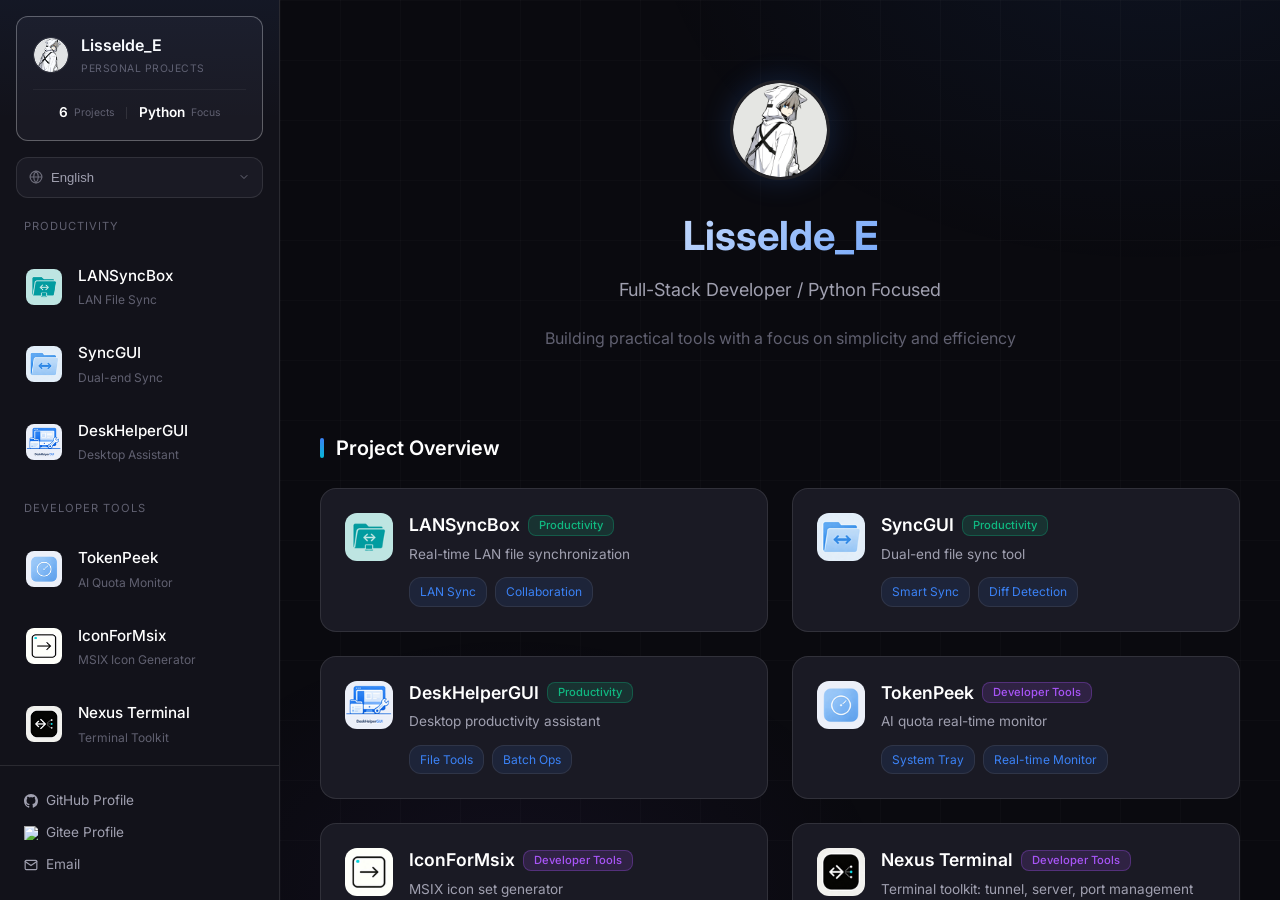
==== en/index.html @ 425d3a5e "R2.4.7.5" ====
<!DOCTYPE html>
<html lang="en">
<head>
    <meta charset="UTF-8">
    <meta name="viewport" content="width=device-width, initial-scale=1.0">
    <base href="/">
    <title>Lisselde_E - Portfolio</title>
    <meta name="description" content="Lisselde_E's personal portfolio featuring LANSyncBox, SyncGUI, DeskHelperGUI and more.">
    <link rel="icon" href="assets/images/icon/me.ico" type="image/x-icon">
    <link rel="preconnect" href="https://fonts.googleapis.com">
    <link rel="preconnect" href="https://fonts.gstatic.com" crossorigin>
    <link href="https://fonts.googleapis.com/css2?family=Inter:wght@300;400;500;600;700&family=JetBrains+Mono:wght@400;500&display=swap" rel="stylesheet">
    <link rel="stylesheet" href="assets/css/style.css">
</head>
<body>
<!-- 网格背景 -->
    <div class="grid-bg"></div>

    <!-- 页面加载动画 -->
    <div class="page-loader" id="pageLoader">
        <div class="loader-scanner"></div>
        <div class="loader-trails">
            <div class="loader-trail"></div>
            <div class="loader-trail"></div>
            <div class="loader-trail"></div>
            <div class="loader-trail"></div>
        </div>
        <div class="loader-text" data-i18n="loading.default">加载中...</div>
    </div>

    <!-- 移动端抽屉按钮 (480px 以下) -->
    <button class="mobile-menu-btn" id="mobileMenuBtn" aria-label="打开导航菜单">
        <svg viewBox="0 0 24 24" width="22" height="22" fill="none" stroke="currentColor" stroke-width="2" stroke-linecap="round">
            <path d="M4 6l16 0"/><path d="M4 12l16 0"/><path d="M4 18l16 0"/>
        </svg>
    </button>

    <!-- 左侧导航栏 (桌面固定 / 移动端抽屉) -->
    <aside class="sidebar" id="sidebar">
        <!-- 主页导航项 - 固定显示 -->
        <div class="nav-home active" data-project="home">
            <div class="nav-home-header">
                <div class="nav-home-icon">
                    <img src="assets/images/icon/me.ico" alt="主页">
                </div>
                <div class="nav-home-info">
                    <div class="nav-home-name">Lisselde_E</div>
                    <div class="nav-home-subtitle">Personal Projects</div>
                </div>
            </div>
            <div class="nav-home-stats">
                <div class="nav-home-stat">
                    <span class="nav-home-stat-value">6</span>
                    <span class="nav-home-stat-label" data-i18n="nav.stats.projects">公开项目</span>
                </div>
                <div class="nav-home-stat-divider"></div>
                <div class="nav-home-stat">
                    <span class="nav-home-stat-value">Python</span>
                    <span class="nav-home-stat-label" data-i18n="nav.stats.focus">专注</span>
                </div>
            </div>
        </div>

        <!-- 语言切换器 -->
        <div class="lang-switcher" id="langSwitcher">
            <button class="lang-switcher-toggle" id="langSwitcherToggle" type="button">
                <svg class="lang-icon" viewBox="0 0 24 24" width="14" height="14" fill="none" stroke="currentColor" stroke-width="2" stroke-linecap="round" stroke-linejoin="round"><circle cx="12" cy="12" r="10"/><path d="M2 12h20"/><path d="M12 2a15.3 15.3 0 0 1 4 10 15.3 15.3 0 0 1-4 10 15.3 15.3 0 0 1-4-10 15.3 15.3 0 0 1 4-10z"/></svg>
                <span class="lang-name">English</span>
                <svg class="lang-arrow" viewBox="0 0 24 24" width="12" height="12" fill="none" stroke="currentColor" stroke-width="2" stroke-linecap="round" stroke-linejoin="round"><polyline points="6 9 12 15 18 9"/></svg>
            </button>
            <div class="lang-switcher-menu" id="langSwitcherMenu">
                <button class="lang-option" data-lang="zh-cn" type="button">
                    <span>简体中文</span>
                    <svg class="lang-check" viewBox="0 0 24 24" width="14" height="14" fill="none" stroke="currentColor" stroke-width="2" stroke-linecap="round" stroke-linejoin="round"><polyline points="20 6 9 17 4 12"/></svg>
                </button>
                <button class="lang-option active" data-lang="en" type="button">
                    <span>English</span>
                    <svg class="lang-check" viewBox="0 0 24 24" width="14" height="14" fill="none" stroke="currentColor" stroke-width="2" stroke-linecap="round" stroke-linejoin="round"><polyline points="20 6 9 17 4 12"/></svg>
                </button>
            </div>
        </div>

        <!-- 可滚动项目区域 -->
        <div class="nav-items-scroll-container">
            <nav class="nav-items">
                <div class="nav-section-title" data-i18n="category.efficiency">效率工具</div>

                <div class="nav-item" data-project="lansyncbox">
                    <div class="nav-item-icon">
                        <img src="assets/images/icon/lansyncbox.ico" alt="LANSyncBox">
                    </div>
                    <div class="nav-item-content">
                        <div class="nav-item-name">LANSyncBox</div>
                        <div class="nav-item-desc" data-i18n="nav.lansyncbox.desc">局域网文件同步</div>
                    </div>
                </div>

                <div class="nav-item" data-project="syncgui">
                    <div class="nav-item-icon">
                        <img src="assets/images/icon/syncgui.ico" alt="SyncGUI">
                    </div>
                    <div class="nav-item-content">
                        <div class="nav-item-name">SyncGUI</div>
                        <div class="nav-item-desc" data-i18n="nav.syncgui.desc">双端文件同步</div>
                    </div>
                </div>

                <div class="nav-item" data-project="deskhelper">
                    <div class="nav-item-icon">
                        <img src="assets/images/icon/deskhelper.ico" alt="DeskHelperGUI">
                    </div>
                    <div class="nav-item-content">
                        <div class="nav-item-name">DeskHelperGUI</div>
                        <div class="nav-item-desc" data-i18n="nav.deskhelper.desc">桌面办公助手</div>
                    </div>
                </div>

                <div class="nav-section-title" data-i18n="category.developer">开发者工具</div>

                <div class="nav-item" data-project="tokenpeek">
                    <div class="nav-item-icon">
                        <img src="assets/images/icon/tokenpeek.ico" alt="TokenPeek">
                    </div>
                    <div class="nav-item-content">
                        <div class="nav-item-name">TokenPeek</div>
                        <div class="nav-item-desc" data-i18n="nav.tokenpeek.desc">AI额度监控</div>
                    </div>
                </div>

                <div class="nav-item" data-project="iconformsix">
                    <div class="nav-item-icon">
                        <img src="assets/images/icon/iconformsix.ico" alt="IconForMsix">
                    </div>
                    <div class="nav-item-content">
                        <div class="nav-item-name">IconForMsix</div>
                        <div class="nav-item-desc" data-i18n="nav.iconformsix.desc">MSIX图标集生成</div>
                    </div>
                </div>

                <div class="nav-item" data-project="nexusterminal">
                    <div class="nav-item-icon">
                        <img src="assets/images/icon/Nexus%20Terminal.ico" alt="Nexus Terminal">
                    </div>
                    <div class="nav-item-content">
                        <div class="nav-item-name">Nexus Terminal</div>
                        <div class="nav-item-desc" data-i18n="nav.nexusterminal.desc">终端辅助工具集</div>
                    </div>
                </div>
            </nav>
        </div>

        <!-- 底部链接区域 - 固定显示 -->
        <div class="sidebar-footer">
            <div class="sidebar-links">
                <a href="https://github.com/LisseldeE" target="_blank" class="sidebar-link">
                    <svg viewBox="0 0 24 24" width="14" height="14" fill="currentColor"><path d="M12 0C5.37 0 0 5.37 0 12c0 5.31 3.435 9.795 8.205 11.385.6.105.825-.255.825-.57 0-.285-.015-1.23-.015-2.235-3.015.555-3.795-.735-4.035-1.41-.135-.345-.72-1.41-1.23-1.695-.42-.225-1.02-.78-.015-.795.945-.015 1.62.87 1.845 1.23 1.065 1.815 2.79 1.305 3.495.99.105-.78.42-1.305.765-1.605-2.67-.3-5.46-1.35-5.46-5.985 0-1.32.465-2.415 1.23-3.255-.12-.3-.54-1.545.12-3.18 0 0 1.005-.315 3.3 1.23.96-.27 1.98-.405 3-.405s2.04.135 3 .405c2.295-1.56 3.3-1.23 3.3-1.23.66 1.635.24 2.88.12 3.18.765.84 1.23 1.935 1.23 3.255 0 4.65-2.805 5.685-5.46 5.985.435.375.81 1.095.81 2.22 0 1.605-.015 2.895-.015 3.3 0 .315.225.69.825.57A12.02 12.02 0 0024 12c0-6.63-5.37-12-12-12z"/></svg>
                    <span data-i18n="nav.github">GitHub 主页</span>
                </a>
                <a href="https://gitee.com/Lisselde_E" target="_blank" class="sidebar-link">
                    <img src="https://cdn.simpleicons.org/gitee/C71D23" width="14" height="14" alt="Gitee" style="vertical-align: middle;">
                    <span data-i18n="nav.gitee">Gitee 主页</span>
                </a>
                <a href="mailto:Lisselde.E@outlook.com" class="sidebar-link" title="Lisselde.E@outlook.com">
                    <svg viewBox="0 0 24 24" width="14" height="14" fill="none" stroke="currentColor" stroke-width="2" stroke-linecap="round" stroke-linejoin="round">
                        <path d="M4 4h16c1.1 0 2 .9 2 2v12c0 1.1-.9 2-2 2H4c-1.1 0-2-.9-2-2V6c0-1.1.9-2 2-2z"/>
                        <polyline points="22,6 12,13 2,6"/>
                    </svg>
                    <span>Email</span>
                </a>
            </div>
        </div>
    </aside>

    <!-- 移动端侧边栏遮罩层 -->
    <div class="sidebar-overlay" id="sidebarOverlay"></div>

    <!-- 主内容区域 -->
    <main class="main-content">
        <!-- 主页 -->
        <section class="project-page active" id="home">
            <div class="home-hero">
                <div class="home-hero-content">
                    <div class="home-avatar">
                        <img src="assets/images/webp/me.webp" alt="Lisselde_E">
                    </div>
                    <h1 class="home-title">Lisselde_E</h1>
                    <p class="home-subtitle" data-i18n="home.subtitle">全栈开发者 / Python 专注</p>
                    <p class="home-description" data-i18n="home.description">
                        专注开发实用工具，追求简洁、高效、易用
                    </p>
                </div>
            </div>

            <div class="features-section">
                <h2 class="section-title" data-i18n="home.overview">项目概览</h2>
                <div class="home-projects-grid">
                    <div class="home-project-card" data-project="lansyncbox">
                        <div class="home-project-icon">
                            <img src="assets/images/icon/lansyncbox.ico" alt="LANSyncBox">
                        </div>
                        <div class="home-project-info">
                            <h3 class="home-project-name">LANSyncBox <span class="home-project-category efficiency" data-i18n="category.efficiency">效率工具</span></h3>
                            <p class="home-project-desc" data-i18n="card.lansyncbox.desc">局域网文件实时同步工具</p>
                            <div class="home-project-tags">
                                <span class="home-project-tag" data-i18n="card.lansyncbox.tag1">局域网同步</span>
                                <span class="home-project-tag" data-i18n="card.lansyncbox.tag2">多人协作</span>
                            </div>
                        </div>
                    </div>

                    <div class="home-project-card" data-project="syncgui">
                        <div class="home-project-icon">
                            <img src="assets/images/icon/syncgui.ico" alt="SyncGUI">
                        </div>
                        <div class="home-project-info">
                            <h3 class="home-project-name">SyncGUI <span class="home-project-category efficiency" data-i18n="category.efficiency">效率工具</span></h3>
                            <p class="home-project-desc" data-i18n="card.syncgui.desc">双端文件同步工具</p>
                            <div class="home-project-tags">
                                <span class="home-project-tag" data-i18n="card.syncgui.tag1">智能同步</span>
                                <span class="home-project-tag" data-i18n="syncgui.feature.diff.title">差异检测</span>
                            </div>
                        </div>
                    </div>

                    <div class="home-project-card" data-project="deskhelper">
                        <div class="home-project-icon">
                            <img src="assets/images/icon/deskhelper.ico" alt="DeskHelperGUI">
                        </div>
                        <div class="home-project-info">
                            <h3 class="home-project-name">DeskHelperGUI <span class="home-project-category efficiency" data-i18n="category.efficiency">效率工具</span></h3>
                            <p class="home-project-desc" data-i18n="card.deskhelper.desc">桌面办公小助手</p>
                            <div class="home-project-tags">
                                <span class="home-project-tag" data-i18n="deskhelper.feature.fileops.title">文件处理</span>
                                <span class="home-project-tag" data-i18n="card.deskhelper.tag2">批量操作</span>
                            </div>
                        </div>
                    </div>

                    <div class="home-project-card" data-project="tokenpeek">
                        <div class="home-project-icon">
                            <img src="assets/images/icon/tokenpeek.ico" alt="TokenPeek">
                        </div>
                        <div class="home-project-info">
                            <h3 class="home-project-name">TokenPeek <span class="home-project-category developer" data-i18n="category.developer">开发者工具</span></h3>
                            <p class="home-project-desc" data-i18n="card.tokenpeek.desc">AI额度实时监控工具</p>
                            <div class="home-project-tags">
                                <span class="home-project-tag" data-i18n="tokenpeek.feature.tray.title">托盘常驻</span>
                                <span class="home-project-tag" data-i18n="tokenpeek.feature.monitor.title">实时监控</span>
                            </div>
                        </div>
                    </div>

                    <div class="home-project-card" data-project="iconformsix">
                        <div class="home-project-icon">
                            <img src="assets/images/icon/iconformsix.ico" alt="IconForMsix">
                        </div>
                        <div class="home-project-info">
                            <h3 class="home-project-name">IconForMsix <span class="home-project-category developer" data-i18n="category.developer">开发者工具</span></h3>
                            <p class="home-project-desc" data-i18n="card.iconformsix.desc">MSIX图标集生成工具</p>
                            <div class="home-project-tags">
                                <span class="home-project-tag" data-i18n="card.iconformsix.tag1">图标生成</span>
                                <span class="home-project-tag" data-i18n="card.iconformsix.tag2">批量处理</span>
                            </div>
                        </div>
                    </div>

                    <div class="home-project-card" data-project="nexusterminal">
                        <div class="home-project-icon">
                            <img src="assets/images/icon/Nexus%20Terminal.ico" alt="Nexus Terminal">
                        </div>
                        <div class="home-project-info">
                            <h3 class="home-project-name">Nexus Terminal <span class="home-project-category developer" data-i18n="category.developer">开发者工具</span></h3>
                            <p class="home-project-desc" data-i18n="card.nexusterminal.desc">终端辅助工具集，隧道、服务器、端口管理等</p>
                            <div class="home-project-tags">
                                <span class="home-project-tag" data-i18n="card.nexusterminal.tag1">隧道服务</span>
                                <span class="home-project-tag" data-i18n="card.nexusterminal.tag2">端口管理</span>
                                <span class="home-project-tag" data-i18n="card.nexusterminal.tag3">自定义命令</span>
                            </div>
                        </div>
                    </div>
                </div>
            </div>

            <div class="features-section">
                <h2 class="section-title" data-i18n="home.about">关于我</h2>
                <div class="home-about-content">
                    <div class="home-about-item">
                        <div class="home-about-title" data-i18n="home.about.philosophy">开发理念</div>
                        <p class="home-about-desc" data-i18n="home.about.philosophy.desc">注重用户体验，追求简洁高效的设计。每个功能都经过精心打磨，确保直观易用。</p>
                    </div>
                    <div class="home-about-item">
                        <div class="home-about-title" data-i18n="section.techstack">技术栈</div>
                        <div class="tech-tags">
                            <span class="tech-tag">Python</span>
                            <span class="tech-tag" data-i18n="home.tech.desktop">桌面应用</span>
                            <span class="tech-tag" data-i18n="home.tech.frontend">前端开发</span>
                            <span class="tech-tag" data-i18n="home.tech.backend">后端开发</span>
                        </div>
                    </div>
                    <div class="home-about-item">
                        <div class="home-about-title" data-i18n="home.about.opensource">开源精神</div>
                        <p class="home-about-desc" data-i18n="home.about.opensource.desc">展示项目均开源分享，欢迎交流学习。如有问题或创意，欢迎提交 Issue 和 Pull Request。</p>
                    </div>
                </div>
            </div>
        </section>

        <!-- LANSyncBox 项目页面 -->
        <section class="project-page" id="lansyncbox">
            <div class="project-header">
                <div class="project-header-left">
                    <div class="project-icon-large">
                        <img src="assets/images/icon/lansyncbox.ico" alt="LANSyncBox">
                    </div>
                    <div class="project-info">
                        <h1 class="project-title">LANSyncBox</h1>
                        <p class="project-subtitle" data-i18n="project.lansyncbox.subtitle">局域网文件实时同步工具，实现多人隔空文件共享</p>
                        <div class="project-links">
                            <a href="https://github.com/LisseldeE/LANSyncBox" target="_blank" class="project-link">
                                <svg viewBox="0 0 24 24" width="16" height="16" fill="currentColor"><path d="M12 0C5.37 0 0 5.37 0 12c0 5.31 3.435 9.795 8.205 11.385.6.105.825-.255.825-.57 0-.285-.015-1.23-.015-2.235-3.015.555-3.795-.735-4.035-1.41-.135-.345-.72-1.41-1.23-1.695-.42-.225-1.02-.78-.015-.795.945-.015 1.62.87 1.845 1.23 1.065 1.815 2.79 1.305 3.495.99.105-.78.42-1.305.765-1.605-2.67-.3-5.46-1.35-5.46-5.985 0-1.32.465-2.415 1.23-3.255-.12-.3-.54-1.545.12-3.18 0 0 1.005-.315 3.3 1.23.96-.27 1.98-.405 3-.405s2.04.135 3 .405c2.295-1.56 3.3-1.23 3.3-1.23.66 1.635.24 2.88.12 3.18.765.84 1.23 1.935 1.23 3.255 0 4.65-2.805 5.685-5.46 5.985.435.375.81 1.095.81 2.22 0 1.605-.015 2.895-.015 3.3 0 .315.225.69.825.57A12.02 12.02 0 0024 12c0-6.63-5.37-12-12-12z"/></svg>
                                <span data-i18n="link.github">GitHub 仓库</span>
                            </a>
                            <div class="project-latest-build" id="latest-build-lansyncbox">
                                <div class="project-latest-build-loading">
                                    <div class="project-latest-build-spinner"></div>
                                    <span class="project-latest-build-loading-text" data-i18n="loading.fetching">获取中...</span>
                                </div>
                            </div>
                        </div>
                    </div>
                </div>
                <div class="project-header-right">
                    <div class="header-download-platforms">
                        <div class="header-download-platform">
                            <span class="header-download-platform-title">Microsoft Store</span>
                            <a href="https://apps.microsoft.com/detail/9nsjvp7fxkm3?referrer=appbadge&mode=full" target="_blank" class="header-download-badge">
                                <img class="ms-store-badge" src="https://get.microsoft.com/images/zh-cn%20dark.svg" alt="Microsoft Store">
                            </a>
                        </div>
                        <div class="header-download-platform">
                            <span class="header-download-platform-title" data-i18n="download.other">其他下载</span>
                            <div class="header-download-platform-buttons">
                                <a href="https://github.com/LisseldeE/LANSyncBox/releases" target="_blank" class="download-btn github">
                                    <svg viewBox="0 0 24 24"><path d="M12 0C5.37 0 0 5.37 0 12c0 5.31 3.435 9.795 8.205 11.385.6.105.825-.255.825-.57 0-.285-.015-1.23-.015-2.235-3.015.555-3.795-.735-4.035-1.41-.135-.345-.72-1.41-1.23-1.695-.42-.225-1.02-.78-.015-.795.945-.015 1.62.87 1.845 1.23 1.065 1.815 2.79 1.305 3.495.99.105-.78.42-1.305.765-1.605-2.67-.3-5.46-1.35-5.46-5.985 0-1.32.465-2.415 1.23-3.255-.12-.3-.54-1.545.12-3.18 0 0 1.005-.315 3.3 1.23.96-.27 1.98-.405 3-.405s2.04.135 3 .405c2.295-1.56 3.3-1.23 3.3-1.23.66 1.635.24 2.88.12 3.18.765.84 1.23 1.935 1.23 3.255 0 4.65-2.805 5.685-5.46 5.985.435.375.81 1.095.81 2.22 0 1.605-.015 2.895-.015 3.3 0 .315.225.69.825.57A12.02 12.02 0 0024 12c0-6.63-5.37-12-12-12z"/></svg>
                                    GitHub
                                </a>
                                <a href="https://gitee.com/Lisselde_E/LANSyncBox/releases" target="_blank" class="download-btn gitee">
                                    <img src="https://cdn.simpleicons.org/gitee/C71D23" width="18" height="18" alt="Gitee" style="vertical-align: middle;">
                                    Gitee
                                </a>
                            </div>
                        </div>
                    </div>
                </div>
            </div>

            <!-- 图片展示 -->
            <div class="image-gallery-section">
                <h2 class="section-title" data-i18n="section.screenshots">界面截图</h2>
                <div class="image-gallery" id="gallery-lansyncbox">
                    <div class="gallery-thumbnails">
                        <div class="gallery-thumb active" data-index="0">
                            <img src="assets/images/webp/1-1.webp" alt="界面截图1">
                        </div>
                        <div class="gallery-thumb" data-index="1">
                            <img src="assets/images/webp/1-2.webp" alt="界面截图2">
                        </div>
                    </div>
                    <div class="gallery-main">
                        <img class="gallery-main-image current" src="assets/images/webp/1-1.webp" alt="界面截图1">
                        <img class="gallery-main-image next hidden" src="assets/images/webp/1-1.webp" alt="">
                        <div class="gallery-counter">1 / 2</div>
                        <div class="gallery-overlay">
                            <div class="gallery-caption" data-i18n="lansyncbox.gallery.caption">LANSyncBox 界面截图</div>
                        </div>
                    </div>
                </div>
            </div>

            <div class="features-section">
                <h2 class="section-title" data-i18n="lansyncbox.section.guide">使用指南</h2>
                <div class="usage-cards">
                    <div class="usage-card">
                        <div class="usage-card-header">
                            <span class="usage-card-icon"></span>
                            <span class="usage-card-title" data-i18n="lansyncbox.guide.host.title">创建房间（主机端）</span>
                        </div>
                        <div class="usage-card-steps">
                            <div class="usage-step">
                                <span class="step-number">1</span>
                                <span class="step-content" data-i18n="lansyncbox.guide.host.step1">点击"创建连接"按钮</span>
                            </div>
                            <div class="usage-step">
                                <span class="step-number">2</span>
                                <span class="step-content" data-i18n="lansyncbox.guide.host.step2">可选：设置6位数字房间号和密码保护</span>
                            </div>
                            <div class="usage-step">
                                <span class="step-number">3</span>
                                <span class="step-content" data-i18n="lansyncbox.guide.host.step3">点击创建，进入同步状态界面</span>
                            </div>
                            <div class="usage-step">
                                <span class="step-number">4</span>
                                <span class="step-content" data-i18n="lansyncbox.guide.host.step4">等待其他用户加入，开始实时同步</span>
                            </div>
                        </div>
                        <div class="usage-card-note" data-i18n="lansyncbox.guide.host.note">主机端可查看所有同步记录、在线连接端列表</div>
                    </div>
                    <div class="usage-card">
                        <div class="usage-card-header">
                            <span class="usage-card-icon"></span>
                            <span class="usage-card-title" data-i18n="lansyncbox.guide.join.title">加入房间（连接端）</span>
                        </div>
                        <div class="usage-card-steps">
                            <div class="usage-step">
                                <span class="step-number">1</span>
                                <span class="step-content" data-i18n="lansyncbox.guide.join.step1">点击"加入连接"按钮</span>
                            </div>
                            <div class="usage-step">
                                <span class="step-number">2</span>
                                <span class="step-content" data-i18n="lansyncbox.guide.join.step2">扫描已有房间或手动输入房间号</span>
                            </div>
                            <div class="usage-step">
                                <span class="step-number">3</span>
                                <span class="step-content" data-i18n="lansyncbox.guide.join.step3">如有密码保护，输入密码进行预验证</span>
                            </div>
                            <div class="usage-step">
                                <span class="step-number">4</span>
                                <span class="step-content" data-i18n="lansyncbox.guide.join.step4">验证失败即时提示，可修改信息重试</span>
                            </div>
                            <div class="usage-step">
                                <span class="step-number">5</span>
                                <span class="step-content" data-i18n="lansyncbox.guide.join.step5">点击连接，自动从主机全量同步</span>
                            </div>
                        </div>
                        <div class="usage-card-note" data-i18n="lansyncbox.guide.join.note">断线重连后自动增量同步补齐差异</div>
                    </div>
                </div>
            </div>

            <div class="features-section">
                <h2 class="section-title" data-i18n="section.features">核心功能</h2>
                <div class="features-grid">
                    <div class="feature-card">
                        <div class="feature-title" data-i18n="lansyncbox.feature.realtime.title">实时同步</div>
                        <div class="feature-desc" data-i18n="lansyncbox.feature.realtime.desc">文件添加、修改、删除、重命名操作实时同步至所有连接端，支持文件夹递归同步</div>
                    </div>
                    <div class="feature-card">
                        <div class="feature-title" data-i18n="lansyncbox.feature.reliability.title">传输可靠性</div>
                        <div class="feature-desc" data-i18n="lansyncbox.feature.reliability.desc">断点续传、完整性校验、背压自适应、流式传输，确保大文件稳定传输</div>
                    </div>
                    <div class="feature-card">
                        <div class="feature-title" data-i18n="lansyncbox.feature.multisync.title">多端同步</div>
                        <div class="feature-desc" data-i18n="lansyncbox.feature.multisync.desc">主机端修改实时同步至所有端，支持并发传输限制（最多3个文件）</div>
                    </div>
                    <div class="feature-card">
                        <div class="feature-title" data-i18n="lansyncbox.feature.security.title">安全验证</div>
                        <div class="feature-desc" data-i18n="lansyncbox.feature.security.desc">自定义房间号，可选密码验证，加入时版本号验证确保连接兼容性</div>
                    </div>
                    <div class="feature-card">
                        <div class="feature-title" data-i18n="lansyncbox.feature.fileops.title">文件操作</div>
                        <div class="feature-desc" data-i18n="lansyncbox.feature.fileops.desc">支持复制、剪切、粘贴、删除、重命名，双击空白快速添加文件/文件夹</div>
                    </div>
                    <div class="feature-card">
                        <div class="feature-title" data-i18n="lansyncbox.feature.preview.title">文件预览</div>
                        <div class="feature-desc" data-i18n="lansyncbox.feature.preview.desc">双击文件直接预览，预览窗口只读模式，避免误修改文件内容</div>
                    </div>
                    <div class="feature-card">
                        <div class="feature-title" data-i18n="lansyncbox.feature.i18n.title">多语言支持</div>
                        <div class="feature-desc" data-i18n="lansyncbox.feature.i18n.desc">支持中文/英文界面切换，实时切换无需重启程序</div>
                    </div>
                </div>
            </div>
            
            <div class="features-section">
                <h2 class="section-title" data-i18n="section.techstack">技术栈</h2>
                <div class="tech-tags">
                    <span class="tech-tag">Python 3.x</span>
                    <span class="tech-tag">PySide6 (Qt6)</span>
                    <span class="tech-tag" data-i18n="lansyncbox.tech.tcp">TCP 自定义协议</span>
                    <span class="tech-tag" data-i18n="lansyncbox.tech.streaming">流式传输</span>
                    <span class="tech-tag" data-i18n="lansyncbox.tech.resume">断点续传</span>
                </div>
            </div>

            <!-- 更新树 -->
            <div class="features-section update-tree-section" id="update-tree-lansyncbox">
                <h2 class="section-title" data-i18n="section.updatetree">📋 更新树</h2>
                <div class="update-tree-container" id="update-container-lansyncbox">
                    <div class="update-tree-loading">
                        <div class="update-tree-scanner"></div>
                        <div class="update-tree-loading-text" data-i18n="loading.default">加载中...</div>
                    </div>
                </div>
            </div>
                </section>

        <!-- SyncGUI 项目页面 -->
        <section class="project-page" id="syncgui">
            <div class="project-header">
                <div class="project-header-left">
                    <div class="project-icon-large">
                        <img src="assets/images/icon/syncgui.ico" alt="SyncGUI">
                    </div>
                    <div class="project-info">
                        <h1 class="project-title">SyncGUI</h1>
                        <p class="project-subtitle" data-i18n="card.syncgui.desc">双端文件同步工具，智能差异检测，多种同步模式</p>
                        <div class="project-links">
                            <a href="https://github.com/LisseldeE/SyncGUI" target="_blank" class="project-link">
                                <svg viewBox="0 0 24 24" width="16" height="16" fill="currentColor"><path d="M12 0C5.37 0 0 5.37 0 12c0 5.31 3.435 9.795 8.205 11.385.6.105.825-.255.825-.57 0-.285-.015-1.23-.015-2.235-3.015.555-3.795-.735-4.035-1.41-.135-.345-.72-1.41-1.23-1.695-.42-.225-1.02-.78-.015-.795.945-.015 1.62.87 1.845 1.23 1.065 1.815 2.79 1.305 3.495.99.105-.78.42-1.305.765-1.605-2.67-.3-5.46-1.35-5.46-5.985 0-1.32.465-2.415 1.23-3.255-.12-.3-.54-1.545.12-3.18 0 0 1.005-.315 3.3 1.23.96-.27 1.98-.405 3-.405s2.04.135 3 .405c2.295-1.56 3.3-1.23 3.3-1.23.66 1.635.24 2.88.12 3.18.765.84 1.23 1.935 1.23 3.255 0 4.65-2.805 5.685-5.46 5.985.435.375.81 1.095.81 2.22 0 1.605-.015 2.895-.015 3.3 0 .315.225.69.825.57A12.02 12.02 0 0024 12c0-6.63-5.37-12-12-12z"/></svg>
                                <span data-i18n="link.github">GitHub 仓库</span>
                            </a>
                            <div class="project-latest-build" id="latest-build-syncgui">
                                <div class="project-latest-build-loading">
                                    <div class="project-latest-build-spinner"></div>
                                    <span class="project-latest-build-loading-text" data-i18n="loading.fetching">获取中...</span>
                                </div>
                            </div>
                        </div>
                    </div>
                </div>
                <div class="project-header-right">
                    <div class="header-download-platforms">
                        <div class="header-download-platform">
                            <span class="header-download-platform-title">Microsoft Store</span>
                            <a href="https://apps.microsoft.com/detail/9ncs5fmkwq6l?referrer=appbadge&mode=full" target="_blank" class="header-download-badge">
                                <img class="ms-store-badge" src="https://get.microsoft.com/images/zh-cn%20dark.svg" alt="Microsoft Store">
                            </a>
                        </div>
                        <div class="header-download-platform">
                            <span class="header-download-platform-title" data-i18n="download.other">其他下载</span>
                            <div class="header-download-platform-buttons">
                                <a href="https://github.com/LisseldeE/SyncGUI/releases" target="_blank" class="download-btn github">
                                    <svg viewBox="0 0 24 24"><path d="M12 0C5.37 0 0 5.37 0 12c0 5.31 3.435 9.795 8.205 11.385.6.105.825-.255.825-.57 0-.285-.015-1.23-.015-2.235-3.015.555-3.795-.735-4.035-1.41-.135-.345-.72-1.41-1.23-1.695-.42-.225-1.02-.78-.015-.795.945-.015 1.62.87 1.845 1.23 1.065 1.815 2.79 1.305 3.495.99.105-.78.42-1.305.765-1.605-2.67-.3-5.46-1.35-5.46-5.985 0-1.32.465-2.415 1.23-3.255-.12-.3-.54-1.545.12-3.18 0 0 1.005-.315 3.3 1.23.96-.27 1.98-.405 3-.405s2.04.135 3 .405c2.295-1.56 3.3-1.23 3.3-1.23.66 1.635.24 2.88.12 3.18.765.84 1.23 1.935 1.23 3.255 0 4.65-2.805 5.685-5.46 5.985.435.375.81 1.095.81 2.22 0 1.605-.015 2.895-.015 3.3 0 .315.225.69.825.57A12.02 12.02 0 0024 12c0-6.63-5.37-12-12-12z"/></svg>
                                    GitHub
                                </a>
                                <a href="https://gitee.com/Lisselde_E/SyncGUI/releases" target="_blank" class="download-btn gitee">
                                    <img src="https://cdn.simpleicons.org/gitee/C71D23" width="18" height="18" alt="Gitee" style="vertical-align: middle;">
                                    Gitee
                                </a>
                            </div>
                        </div>
                    </div>
                </div>
            </div>

            <!-- 图片展示 -->
            <div class="image-gallery-section">
                <h2 class="section-title" data-i18n="section.screenshots">界面截图</h2>
                <div class="image-gallery single-image" id="gallery-syncgui">
                    <div class="gallery-thumbnails">
                        <div class="gallery-thumb active" data-index="0">
                            <img src="assets/images/webp/2-1.webp" alt="界面截图">
                        </div>
                    </div>
                    <div class="gallery-main">
                        <img class="gallery-main-image current" src="assets/images/webp/2-1.webp" alt="界面截图">
                        <img class="gallery-main-image next hidden" src="assets/images/webp/2-1.webp" alt="">
                        <div class="gallery-counter">1 / 1</div>
                        <div class="gallery-overlay">
                            <div class="gallery-caption" data-i18n="syncgui.gallery.caption">SyncGUI 界面截图</div>
                        </div>
                    </div>
                </div>
            </div>

            <div class="features-section">
                <h2 class="section-title" data-i18n="section.features">核心功能</h2>
                <div class="features-grid">
                    <div class="feature-card">
                        <div class="feature-title" data-i18n="syncgui.feature.twoway.title">双向同步</div>
                        <div class="feature-desc" data-i18n="syncgui.feature.twoway.desc">支持双端之间的双向文件同步，智能识别新增、修改、冲突文件</div>
                    </div>
                    <div class="feature-card">
                        <div class="feature-title" data-i18n="syncgui.feature.diff.title">差异检测</div>
                        <div class="feature-desc" data-i18n="syncgui.feature.diff.desc">MD5 哈希内容比对，自动识别文件差异，精确判断同步方向</div>
                    </div>
                    <div class="feature-card">
                        <div class="feature-title" data-i18n="syncgui.feature.dirsync.title">目录同步</div>
                        <div class="feature-desc" data-i18n="syncgui.feature.dirsync.desc">可配置特定目录按整体同步，正确处理空目录及符号链接</div>
                    </div>
                    <div class="feature-card">
                        <div class="feature-title" data-i18n="syncgui.feature.oneway.title">单向同步</div>
                        <div class="feature-desc" data-i18n="syncgui.feature.oneway.desc">差异同步或覆盖同步模式，可选保留或删除多余项目</div>
                    </div>
                    <div class="feature-card">
                        <div class="feature-title" data-i18n="syncgui.feature.ignore.title">忽略规则</div>
                        <div class="feature-desc" data-i18n="syncgui.feature.ignore.desc">支持自定义忽略规则语法，灵活排除不需要同步的文件</div>
                    </div>
                    <div class="feature-card">
                        <div class="feature-title" data-i18n="syncgui.feature.customname.title">自定义名称</div>
                        <div class="feature-desc" data-i18n="syncgui.feature.customname.desc">支持自定义双端目录名称显示，配置自动保存恢复</div>
                    </div>
                    <div class="feature-card">
                        <div class="feature-title" data-i18n="lansyncbox.feature.i18n.title">多语言支持</div>
                        <div class="feature-desc" data-i18n="lansyncbox.feature.i18n.desc">支持中文/英文界面切换，实时切换无需重启程序</div>
                    </div>
                </div>
            </div>
            
            <div class="features-section">
                <h2 class="section-title" data-i18n="section.techstack">技术栈</h2>
                <div class="tech-tags">
                    <span class="tech-tag">Python 3.x</span>
                    <span class="tech-tag">PySide6</span>
                    <span class="tech-tag">Windows API</span>
                    <span class="tech-tag" data-i18n="syncgui.tech.md5">MD5 哈希</span>
                </div>
            </div>

            <!-- 更新树 -->
            <div class="features-section update-tree-section" id="update-tree-syncgui">
                <h2 class="section-title" data-i18n="section.updatetree">📋 更新树</h2>
                <div class="update-tree-container" id="update-container-syncgui">
                    <div class="update-tree-loading">
                        <div class="update-tree-scanner"></div>
                        <div class="update-tree-loading-text" data-i18n="loading.default">加载中...</div>
                    </div>
                </div>
            </div>
                </section>

        <!-- TokenPeek 项目页面 -->
        <section class="project-page" id="tokenpeek">
            <div class="project-header">
                <div class="project-header-left">
                    <div class="project-icon-large">
                        <img src="assets/images/icon/tokenpeek.ico" alt="TokenPeek">
                    </div>
                    <div class="project-info">
                        <h1 class="project-title">TokenPeek</h1>
                        <p class="project-subtitle" data-i18n="card.tokenpeek.desc">AI额度实时监控工具，常驻托盘实时掌握API消耗</p>
                        <div class="project-links">
                            <a href="https://github.com/LisseldeE/TokenPeek" target="_blank" class="project-link">
                                <svg viewBox="0 0 24 24" width="16" height="16" fill="currentColor"><path d="M12 0C5.37 0 0 5.37 0 12c0 5.31 3.435 9.795 8.205 11.385.6.105.825-.255.825-.57 0-.285-.015-1.23-.015-2.235-3.015.555-3.795-.735-4.035-1.41-.135-.345-.72-1.41-1.23-1.695-.42-.225-1.02-.78-.015-.795.945-.015 1.62.87 1.845 1.23 1.065 1.815 2.79 1.305 3.495.99.105-.78.42-1.305.765-1.605-2.67-.3-5.46-1.35-5.46-5.985 0-1.32.465-2.415 1.23-3.255-.12-.3-.54-1.545.12-3.18 0 0 1.005-.315 3.3 1.23.96-.27 1.98-.405 3-.405s2.04.135 3 .405c2.295-1.56 3.3-1.23 3.3-1.23.66 1.635.24 2.88.12 3.18.765.84 1.23 1.935 1.23 3.255 0 4.65-2.805 5.685-5.46 5.985.435.375.81 1.095.81 2.22 0 1.605-.015 2.895-.015 3.3 0 .315.225.69.825.57A12.02 12.02 0 0024 12c0-6.63-5.37-12-12-12z"/></svg>
                                <span data-i18n="link.github">GitHub 仓库</span>
                            </a>
                            <div class="project-latest-build" id="latest-build-tokenpeek">
                                <div class="project-latest-build-loading">
                                    <div class="project-latest-build-spinner"></div>
                                    <span class="project-latest-build-loading-text" data-i18n="loading.fetching">获取中...</span>
                                </div>
                            </div>
                        </div>
                    </div>
                </div>
                <div class="project-header-right">
                    <div class="header-download-platforms">
                        <div class="header-download-platform">
                            <span class="header-download-platform-title">Microsoft Store</span>
                            <a href="https://apps.microsoft.com/detail/9nch6b472tmz?referrer=appbadge&mode=full" target="_blank" class="header-download-badge">
                                <img class="ms-store-badge" src="https://get.microsoft.com/images/zh-cn%20dark.svg" alt="Microsoft Store">
                            </a>
                        </div>
                        <div class="header-download-platform">
                            <span class="header-download-platform-title" data-i18n="download.other">其他下载</span>
                            <div class="header-download-platform-buttons">
                                <a href="https://github.com/LisseldeE/TokenPeek/releases" target="_blank" class="download-btn github">
                                    <svg viewBox="0 0 24 24"><path d="M12 0C5.37 0 0 5.37 0 12c0 5.31 3.435 9.795 8.205 11.385.6.105.825-.255.825-.57 0-.285-.015-1.23-.015-2.235-3.015.555-3.795-.735-4.035-1.41-.135-.345-.72-1.41-1.23-1.695-.42-.225-1.02-.78-.015-.795.945-.015 1.62.87 1.845 1.23 1.065 1.815 2.79 1.305 3.495.99.105-.78.42-1.305.765-1.605-2.67-.3-5.46-1.35-5.46-5.985 0-1.32.465-2.415 1.23-3.255-.12-.3-.54-1.545.12-3.18 0 0 1.005-.315 3.3 1.23.96-.27 1.98-.405 3-.405s2.04.135 3 .405c2.295-1.56 3.3-1.23 3.3-1.23.66 1.635.24 2.88.12 3.18.765.84 1.23 1.935 1.23 3.255 0 4.65-2.805 5.685-5.46 5.985.435.375.81 1.095.81 2.22 0 1.605-.015 2.895-.015 3.3 0 .315.225.69.825.57A12.02 12.02 0 0024 12c0-6.63-5.37-12-12-12z"/></svg>
                                    GitHub
                                </a>
                                <a href="https://gitee.com/Lisselde_E/TokenPeek/releases" target="_blank" class="download-btn gitee">
                                    <img src="https://cdn.simpleicons.org/gitee/C71D23" width="18" height="18" alt="Gitee" style="vertical-align: middle;">
                                    Gitee
                                </a>
                            </div>
                        </div>
                    </div>
                </div>
            </div>

            <!-- 图片展示 -->
            <div class="image-gallery-section">
                <h2 class="section-title" data-i18n="section.screenshots">界面截图</h2>
                <div class="image-gallery" id="gallery-tokenpeek">
                    <div class="gallery-thumbnails">
                        <div class="gallery-thumb active" data-index="0">
                            <img src="assets/images/webp/4-1.webp" alt="欢迎向导">
                        </div>
                        <div class="gallery-thumb" data-index="1">
                            <img src="assets/images/webp/4-2.webp" alt="监控界面">
                        </div>
                    </div>
                    <div class="gallery-main">
                        <img class="gallery-main-image current" src="assets/images/webp/4-1.webp" alt="欢迎向导">
                        <img class="gallery-main-image next hidden" src="assets/images/webp/4-2.webp" alt="">
                        <div class="gallery-counter">1 / 2</div>
                        <div class="gallery-overlay">
                            <div class="gallery-caption" data-i18n="tokenpeek.gallery.welcome">欢迎向导</div>
                        </div>
                    </div>
                </div>
            </div>

            <div class="features-section">
                <h2 class="section-title" data-i18n="section.features">核心功能</h2>
                <div class="features-grid">
                    <div class="feature-card">
                        <div class="feature-title" data-i18n="tokenpeek.feature.monitor.title">实时监控</div>
                        <div class="feature-desc" data-i18n="tokenpeek.feature.monitor.desc">实时显示 API 余额、今日已用，聚合视图查看所有已配置模型的余额、用量</div>
                    </div>
                    <div class="feature-card">
                        <div class="feature-title" data-i18n="tokenpeek.feature.tray.title">托盘常驻</div>
                        <div class="feature-desc" data-i18n="tokenpeek.feature.tray.desc">常驻系统托盘，单击展开面板，点击空白处自动隐藏，不占用主界面空间</div>
                    </div>
                    <div class="feature-card">
                        <div class="feature-title" data-i18n="tokenpeek.feature.autorefresh.title">自动刷新</div>
                        <div class="feature-desc" data-i18n="tokenpeek.feature.autorefresh.desc">定时自动刷新余额数据，支持手动刷新，展开时自动刷新一次</div>
                    </div>
                    <div class="feature-card">
                        <div class="feature-title" data-i18n="tokenpeek.feature.alert.title">状态预警</div>
                        <div class="feature-desc" data-i18n="tokenpeek.feature.alert.desc">根据余额状态自动切换图标颜色（绿色充足、黄色注意、红色告急）</div>
                    </div>
                    <div class="feature-card">
                        <div class="feature-title" data-i18n="tokenpeek.gallery.welcome">欢迎向导</div>
                        <div class="feature-desc" data-i18n="tokenpeek.feature.welcome.desc">首次启动引导配置模型平台和 API Key，轻松完成初始化设置</div>
                    </div>
                    <div class="feature-card">
                        <div class="feature-title" data-i18n="tokenpeek.feature.modelconfig.title">模型配置</div>
                        <div class="feature-desc" data-i18n="tokenpeek.feature.modelconfig.desc">支持配置多个模型平台（DeepSeek、Kimi、StepFun），自定义模型信息</div>
                    </div>
                    <div class="feature-card">
                        <div class="feature-title" data-i18n="lansyncbox.feature.i18n.title">多语言支持</div>
                        <div class="feature-desc" data-i18n="tokenpeek.feature.i18n.desc">支持中文/英文界面实时切换，自动识别系统语言</div>
                    </div>
                    <div class="feature-card">
                        <div class="feature-title" data-i18n="tokenpeek.feature.datasecurity.title">数据安全</div>
                        <div class="feature-desc" data-i18n="tokenpeek.feature.datasecurity.desc">所有配置和缓存数据存储在本地（~/.TokenPeek/），无云端上传</div>
                    </div>
                </div>
            </div>

            <!-- 模型支持板块 -->
            <div class="features-section">
                <h2 class="section-title" data-i18n="tokenpeek.section.models">模型支持</h2>
                <div class="model-support-container">
                    <div class="model-support-group">
                        <div class="model-group-header">
                            <span class="model-group-dot supported"></span>
                            <span class="model-group-title" data-i18n="tokenpeek.model.supported">已支持的模型</span>
                        </div>
                        <div class="model-list">
                            <div class="model-item supported">
                                <span class="model-status-dot"></span>
                                <div class="model-item-content">
                                    <div class="model-item-name" data-i18n="tokenpeek.model.deepseek">DeepSeek</div>
                                    <div class="model-item-desc" data-i18n="tokenpeek.model.deepseek.desc">深度求索 AI 模型</div>
                                </div>
                            </div>
                            <div class="model-item supported">
                                <span class="model-status-dot"></span>
                                <div class="model-item-content">
                                    <div class="model-item-name" data-i18n="tokenpeek.model.kimi">Kimi</div>
                                    <div class="model-item-desc" data-i18n="tokenpeek.model.kimi.desc">Moonshot AI 模型</div>
                                </div>
                            </div>
                            <div class="model-item supported">
                                <span class="model-status-dot"></span>
                                <div class="model-item-content">
                                    <div class="model-item-name" data-i18n="tokenpeek.model.stepfun">StepFun</div>
                                    <div class="model-item-desc" data-i18n="tokenpeek.model.stepfun.desc">阶跃星辰 AI 模型</div>
                                </div>
                            </div>
                        </div>
                    </div>
                    <div class="model-support-group">
                        <div class="model-group-header">
                            <span class="model-group-dot adapting"></span>
                            <span class="model-group-title" data-i18n="tokenpeek.model.adapting">正在适配的模型</span>
                        </div>
                        <div class="model-list">
                            <div class="model-item adapting">
                                <span class="model-status-dot adapting"></span>
                                <div class="model-item-content">
                                    <div class="model-item-name" data-i18n="tokenpeek.model.zhipu">智谱AI</div>
                                    <div class="model-item-desc" data-i18n="tokenpeek.model.zhipu.desc">GLM 系列模型</div>
                                </div>
                            </div>
                            <div class="model-item adapting">
                                <span class="model-status-dot adapting"></span>
                                <div class="model-item-content">
                                    <div class="model-item-name" data-i18n="tokenpeek.model.minimax">MiniMax</div>
                                    <div class="model-item-desc" data-i18n="tokenpeek.model.minimax.desc">海螺 AI 模型</div>
                                </div>
                            </div>
                        </div>
                        <div class="model-support-note">
                            <span class="note-text" data-i18n="tokenpeek.model.note">部分平台暂未提供官方余额查询API端点，我们正在积极寻找解决方案</span>
                        </div>
                    </div>
                </div>
            </div>

            <div class="features-section">
                <h2 class="section-title" data-i18n="section.techstack">技术栈</h2>
                <div class="tech-tags">
                    <span class="tech-tag">Python 3.x</span>
                    <span class="tech-tag">PySide6 (Qt6)</span>
                </div>
            </div>

            <!-- 更新树 -->
            <div class="features-section update-tree-section" id="update-tree-tokenpeek">
                <h2 class="section-title" data-i18n="section.updatetree">📋 更新树</h2>
                <div class="update-tree-container" id="update-container-tokenpeek">
                    <div class="update-tree-loading">
                        <div class="update-tree-scanner"></div>
                        <div class="update-tree-loading-text" data-i18n="loading.default">加载中...</div>
                    </div>
                </div>
            </div>
                </section>

        <!-- DeskHelperGUI 项目页面 -->
        <section class="project-page" id="deskhelper">
            <div class="project-header">
                <div class="project-header-left">
                    <div class="project-icon-large">
                        <img src="assets/images/icon/deskhelper.ico" alt="DeskHelperGUI">
                    </div>
                    <div class="project-info">
                        <h1 class="project-title">DeskHelperGUI</h1>
                        <p class="project-subtitle" data-i18n="card.deskhelper.desc">桌面办公小助手，多种快捷实用功能</p>
                        <div class="project-links">
                            <a href="https://github.com/LisseldeE/DeskHelperGUI" target="_blank" class="project-link">
                                <svg viewBox="0 0 24 24" width="16" height="16" fill="currentColor"><path d="M12 0C5.37 0 0 5.37 0 12c0 5.31 3.435 9.795 8.205 11.385.6.105.825-.255.825-.57 0-.285-.015-1.23-.015-2.235-3.015.555-3.795-.735-4.035-1.41-.135-.345-.72-1.41-1.23-1.695-.42-.225-1.02-.78-.015-.795.945-.015 1.62.87 1.845 1.23 1.065 1.815 2.79 1.305 3.495.99.105-.78.42-1.305.765-1.605-2.67-.3-5.46-1.35-5.46-5.985 0-1.32.465-2.415 1.23-3.255-.12-.3-.54-1.545.12-3.18 0 0 1.005-.315 3.3 1.23.96-.27 1.98-.405 3-.405s2.04.135 3 .405c2.295-1.56 3.3-1.23 3.3-1.23.66 1.635.24 2.88.12 3.18.765.84 1.23 1.935 1.23 3.255 0 4.65-2.805 5.685-5.46 5.985.435.375.81 1.095.81 2.22 0 1.605-.015 2.895-.015 3.3 0 .315.225.69.825.57A12.02 12.02 0 0024 12c0-6.63-5.37-12-12-12z"/></svg>
                                <span data-i18n="link.github">GitHub 仓库</span>
                            </a>
                            <div class="project-latest-build" id="latest-build-deskhelper">
                                <div class="project-latest-build-loading">
                                    <div class="project-latest-build-spinner"></div>
                                    <span class="project-latest-build-loading-text" data-i18n="loading.fetching">获取中...</span>
                                </div>
                            </div>
                        </div>
                    </div>
                </div>
                <div class="project-header-right">
                    <div class="header-download-platforms">
                        <div class="header-download-platform">
                            <span class="header-download-platform-title" data-i18n="download.other">其他下载</span>
                            <div class="header-download-platform-buttons">
                                <a href="https://github.com/LisseldeE/DeskHelperGUI/releases" target="_blank" class="download-btn github">
                                    <svg viewBox="0 0 24 24"><path d="M12 0C5.37 0 0 5.37 0 12c0 5.31 3.435 9.795 8.205 11.385.6.105.825-.255.825-.57 0-.285-.015-1.23-.015-2.235-3.015.555-3.795-.735-4.035-1.41-.135-.345-.72-1.41-1.23-1.695-.42-.225-1.02-.78-.015-.795.945-.015 1.62.87 1.845 1.23 1.065 1.815 2.79 1.305 3.495.99.105-.78.42-1.305.765-1.605-2.67-.3-5.46-1.35-5.46-5.985 0-1.32.465-2.415 1.23-3.255-.12-.3-.54-1.545.12-3.18 0 0 1.005-.315 3.3 1.23.96-.27 1.98-.405 3-.405s2.04.135 3 .405c2.295-1.56 3.3-1.23 3.3-1.23.66 1.635.24 2.88.12 3.18.765.84 1.23 1.935 1.23 3.255 0 4.65-2.805 5.685-5.46 5.985.435.375.81 1.095.81 2.22 0 1.605-.015 2.895-.015 3.3 0 .315.225.69.825.57A12.02 12.02 0 0024 12c0-6.63-5.37-12-12-12z"/></svg>
                                    GitHub
                                </a>
                                <a href="https://gitee.com/Lisselde_E/DeskHelperGUI/releases" target="_blank" class="download-btn gitee">
                                    <img src="https://cdn.simpleicons.org/gitee/C71D23" width="18" height="18" alt="Gitee" style="vertical-align: middle;">
                                    Gitee
                                </a>
                            </div>
                        </div>
                    </div>
                </div>
            </div>

            <!-- 图片展示 -->
            <div class="image-gallery-section">
                <h2 class="section-title" data-i18n="section.screenshots">界面截图</h2>
                <div class="image-gallery single-image" id="gallery-deskhelper">
                    <div class="gallery-thumbnails">
                        <div class="gallery-thumb active" data-index="0">
                            <img src="assets/images/webp/3-1.webp" alt="界面截图">
                        </div>
                    </div>
                    <div class="gallery-main">
                        <img class="gallery-main-image current" src="assets/images/webp/3-1.webp" alt="界面截图">
                        <img class="gallery-main-image next hidden" src="assets/images/webp/3-1.webp" alt="">
                        <div class="gallery-counter">1 / 1</div>
                        <div class="gallery-overlay">
                            <div class="gallery-caption" data-i18n="deskhelper.gallery.caption">DeskHelperGUI 界面截图</div>
                        </div>
                    </div>
                </div>
            </div>

            <div class="features-section">
                <h2 class="section-title" data-i18n="section.features">核心功能</h2>
                <div class="features-grid">
                    <div class="feature-card">
                        <div class="feature-title" data-i18n="deskhelper.feature.compress.title">快捷压缩</div>
                        <div class="feature-desc" data-i18n="deskhelper.feature.compress.desc">文件压缩解压，支持多种格式、压缩级别、加密压缩，全局保存路径</div>
                    </div>
                    <div class="feature-card">
                        <div class="feature-title" data-i18n="deskhelper.feature.image.title">图片处理</div>
                        <div class="feature-desc" data-i18n="deskhelper.feature.image.desc">旋转、裁剪、压缩图片，证件照排版，实时预览压缩效果</div>
                    </div>
                    <div class="feature-card">
                        <div class="feature-title" data-i18n="deskhelper.feature.pdf.title">PDF处理</div>
                        <div class="feature-desc" data-i18n="deskhelper.feature.pdf.desc">PDF拆分、合并、压缩，PDF转图片，PDF转Word保留表格样式</div>
                    </div>
                    <div class="feature-card">
                        <div class="feature-title" data-i18n="deskhelper.feature.convert.title">格式转换</div>
                        <div class="feature-desc" data-i18n="deskhelper.feature.convert.desc">图片格式互转（JPG/PNG/ICO/BMP/GIF/WebP），支持多尺寸ICO</div>
                    </div>
                    <div class="feature-card">
                        <div class="feature-title" data-i18n="deskhelper.feature.encrypt.title">文件加密</div>
                        <div class="feature-desc" data-i18n="deskhelper.feature.encrypt.desc">AES-256加密算法，支持大文件分块加密，实时进度显示</div>
                    </div>
                    <div class="feature-card">
                        <div class="feature-title" data-i18n="deskhelper.feature.qrcode.title">二维码工具</div>
                        <div class="feature-desc" data-i18n="deskhelper.feature.qrcode.desc">生成、解码二维码，支持文本、URL、WiFi、名片等，自定义样式</div>
                    </div>
                    <div class="feature-card">
                        <div class="feature-title" data-i18n="deskhelper.feature.fileops.title">文件处理</div>
                        <div class="feature-desc" data-i18n="deskhelper.feature.fileops.desc">文件名提取导出Excel、批量重命名、批量创建文件/文件夹</div>
                    </div>
                    <div class="feature-card">
                        <div class="feature-title" data-i18n="deskhelper.feature.hash.title">哈希校验</div>
                        <div class="feature-desc" data-i18n="deskhelper.feature.hash.desc">MD5、SHA-1、SHA-256、SHA-512 多种算法哈希值计算与比对校验</div>
                    </div>
                </div>
            </div>
            
            <div class="features-section">
                <h2 class="section-title" data-i18n="section.techstack">技术栈</h2>
                <div class="tech-tags">
                    <span class="tech-tag">Python 3.x</span>
                    <span class="tech-tag">PyQt5</span>
                    <span class="tech-tag">Pillow</span>
                    <span class="tech-tag">PyMuPDF</span>
                    <span class="tech-tag">cryptography</span>
                </div>
            </div>

            <!-- 更新树 -->
            <div class="features-section update-tree-section" id="update-tree-deskhelper">
                <h2 class="section-title" data-i18n="section.updatetree">📋 更新树</h2>
                <div class="update-tree-container" id="update-container-deskhelper">
                    <div class="update-tree-loading">
                        <div class="update-tree-scanner"></div>
                        <div class="update-tree-loading-text" data-i18n="loading.default">加载中...</div>
                    </div>
                </div>
            </div>
                </section>

        <!-- IconForMsix 项目页面 -->
        <section class="project-page" id="iconformsix">
            <div class="project-header">
                <div class="project-header-left">
                    <div class="project-icon-large">
                        <img src="assets/images/icon/iconformsix.ico" alt="IconForMsix">
                    </div>
                    <div class="project-info">
                        <h1 class="project-title">IconForMsix</h1>
                        <p class="project-subtitle" data-i18n="iconformsix.feature.dragdrop.desc">MSIX包图标生成工具，拖拽PNG图片一键生成40种MSIX图标尺寸</p>
                        <div class="project-links">
                            <a href="https://github.com/LisseldeE/IconForMsix" target="_blank" class="project-link">
                                <svg viewBox="0 0 24 24" width="16" height="16" fill="currentColor"><path d="M12 0C5.37 0 0 5.37 0 12c0 5.31 3.435 9.795 8.205 11.385.6.105.825-.255.825-.57 0-.285-.015-1.23-.015-2.235-3.015.555-3.795-.735-4.035-1.41-.135-.345-.72-1.41-1.23-1.695-.42-.225-1.02-.78-.015-.795.945-.015 1.62.87 1.845 1.23 1.065 1.815 2.79 1.305 3.495.99.105-.78.42-1.305.765-1.605-2.67-.3-5.46-1.35-5.46-5.985 0-1.32.465-2.415 1.23-3.255-.12-.3-.54-1.545.12-3.18 0 0 1.005-.315 3.3 1.23.96-.27 1.98-.405 3-.405s2.04.135 3 .405c2.295-1.56 3.3-1.23 3.3-1.23.66 1.635.24 2.88.12 3.18.765.84 1.23 1.935 1.23 3.255 0 4.65-2.805 5.685-5.46 5.985.435.375.81 1.095.81 2.22 0 1.605-.015 2.895-.015 3.3 0 .315.225.69.825.57A12.02 12.02 0 0024 12c0-6.63-5.37-12-12-12z"/></svg>
                                <span data-i18n="link.github">GitHub 仓库</span>
                            </a>
                            <div class="project-latest-build" id="latest-build-iconformsix">
                                <div class="project-latest-build-loading">
                                    <div class="project-latest-build-spinner"></div>
                                    <span class="project-latest-build-loading-text" data-i18n="loading.fetching">获取中...</span>
                                </div>
                            </div>
                        </div>
                    </div>
                </div>
                <div class="project-header-right">
                    <div class="header-download-platforms">
                        <div class="header-download-platform">
                            <span class="header-download-platform-title" data-i18n="download.other">其他下载</span>
                            <div class="header-download-platform-buttons">
                                <a href="https://github.com/LisseldeE/IconForMsix/releases" target="_blank" class="download-btn github">
                                    <svg viewBox="0 0 24 24"><path d="M12 0C5.37 0 0 5.37 0 12c0 5.31 3.435 9.795 8.205 11.385.6.105.825-.255.825-.57 0-.285-.015-1.23-.015-2.235-3.015.555-3.795-.735-4.035-1.41-.135-.345-.72-1.41-1.23-1.695-.42-.225-1.02-.78-.015-.795.945-.015 1.62.87 1.845 1.23 1.065 1.815 2.79 1.305 3.495.99.105-.78.42-1.305.765-1.605-2.67-.3-5.46-1.35-5.46-5.985 0-1.32.465-2.415 1.23-3.255-.12-.3-.54-1.545.12-3.18 0 0 1.005-.315 3.3 1.23.96-.27 1.98-.405 3-.405s2.04.135 3 .405c2.295-1.56 3.3-1.23 3.3-1.23.66 1.635.24 2.88.12 3.18.765.84 1.23 1.935 1.23 3.255 0 4.65-2.805 5.685-5.46 5.985.435.375.81 1.095.81 2.22 0 1.605-.015 2.895-.015 3.3 0 .315.225.69.825.57A12.02 12.02 0 0024 12c0-6.63-5.37-12-12-12z"/></svg>
                                    GitHub
                                </a>
                                <a href="https://gitee.com/Lisselde_E/IconForMsix/releases" target="_blank" class="download-btn gitee">
                                    <img src="https://cdn.simpleicons.org/gitee/C71D23" width="18" height="18" alt="Gitee" style="vertical-align: middle;">
                                    Gitee
                                </a>
                            </div>
                        </div>
                    </div>
                </div>
            </div>

            <!-- 图片展示 -->
            <div class="image-gallery-section">
                <h2 class="section-title" data-i18n="section.screenshots">界面截图</h2>
                <div class="image-gallery single-image" id="gallery-iconformsix">
                    <div class="gallery-thumbnails">
                        <div class="gallery-thumb active" data-index="0">
                            <img src="assets/images/webp/5-1.webp" alt="界面截图">
                        </div>
                    </div>
                    <div class="gallery-main">
                        <img class="gallery-main-image current" src="assets/images/webp/5-1.webp" alt="界面截图">
                        <img class="gallery-main-image next hidden" src="assets/images/webp/5-1.webp" alt="">
                        <div class="gallery-counter">1 / 1</div>
                        <div class="gallery-overlay">
                            <div class="gallery-caption" data-i18n="iconformsix.gallery.caption">IconForMsix 界面截图</div>
                        </div>
                    </div>
                </div>
            </div>

            <div class="features-section">
                <h2 class="section-title" data-i18n="section.features">核心功能</h2>
                <div class="features-grid">
                    <div class="feature-card">
                        <div class="feature-title" data-i18n="iconformsix.feature.dragdrop.title">拖拽操作</div>
                        <div class="feature-desc" data-i18n="iconformsix.feature.dragdrop.desc">拖拽PNG图片一键生成40种MSIX图标尺寸</div>
                    </div>
                    <div class="feature-card">
                        <div class="feature-title" data-i18n="iconformsix.feature.autogen.title">自动生成</div>
                        <div class="feature-desc" data-i18n="iconformsix.feature.autogen.desc">自动生成Assets文件夹，包含全套MSIX图标规格</div>
                    </div>
                    <div class="feature-card">
                        <div class="feature-title" data-i18n="iconformsix.feature.supersample.title">超采样技术</div>
                        <div class="feature-desc" data-i18n="iconformsix.feature.supersample.desc">采用超采样技术处理，确保图标边缘平滑无锯齿</div>
                    </div>
                    <div class="feature-card">
                        <div class="feature-title" data-i18n="iconformsix.feature.i18n.title">多语言界面</div>
                        <div class="feature-desc" data-i18n="iconformsix.feature.i18n.desc">支持中/英文界面切换，自动识别系统语言</div>
                    </div>
                    <div class="feature-card">
                        <div class="feature-title" data-i18n="iconformsix.feature.async.title">异步处理</div>
                        <div class="feature-desc" data-i18n="iconformsix.feature.async.desc">图标生成使用子线程处理，避免界面卡死</div>
                    </div>
                </div>
            </div>

            <div class="features-section">
                <h2 class="section-title" data-i18n="section.techstack">技术栈</h2>
                <div class="tech-tags">
                    <span class="tech-tag">Python 3.x</span>
                    <span class="tech-tag">PySide6</span>
                    <span class="tech-tag">Pillow</span>
                </div>
            </div>

            <!-- 更新树 -->
            <div class="features-section update-tree-section" id="update-tree-iconformsix">
                <h2 class="section-title" data-i18n="section.updatetree">📋 更新树</h2>
                <div class="update-tree-container" id="update-container-iconformsix">
                    <div class="update-tree-loading">
                        <div class="update-tree-scanner"></div>
                        <div class="update-tree-loading-text" data-i18n="loading.default">加载中...</div>
                    </div>
                </div>
            </div>
                </section>

        <!-- Nexus Terminal 项目页面 -->
        <section class="project-page" id="nexusterminal">
            <div class="project-header">
                <div class="project-header-left">
                    <div class="project-icon-large">
                        <img src="assets/images/icon/Nexus%20Terminal.ico" alt="Nexus Terminal">
                    </div>
                    <div class="project-info">
                        <h1 class="project-title">Nexus Terminal</h1>
                        <p class="project-subtitle" data-i18n="project.nexusterminal.subtitle">轻量级终端辅助工具，隧道、服务器、端口管理、多线程下载</p>
                        <div class="project-links">
                            <a href="https://github.com/LisseldeE/Nexus-Terminal" target="_blank" class="project-link">
                                <svg viewBox="0 0 24 24" width="16" height="16" fill="currentColor"><path d="M12 0C5.37 0 0 5.37 0 12c0 5.31 3.435 9.795 8.205 11.385.6.105.825-.255.825-.57 0-.285-.015-1.23-.015-2.235-3.015.555-3.795-.735-4.035-1.41-.135-.345-.72-1.41-1.23-1.695-.42-.225-1.02-.78-.015-.795.945-.015 1.62.87 1.845 1.23 1.065 1.815 2.79 1.305 3.495.99.105-.78.42-1.305.765-1.605-2.67-.3-5.46-1.35-5.46-5.985 0-1.32.465-2.415 1.23-3.255-.12-.3-.54-1.545.12-3.18 0 0 1.005-.315 3.3 1.23.96-.27 1.98-.405 3-.405s2.04.135 3 .405c2.295-1.56 3.3-1.23 3.3-1.23.66 1.635.24 2.88.12 3.18.765.84 1.23 1.935 1.23 3.255 0 4.65-2.805 5.685-5.46 5.985.435.375.81 1.095.81 2.22 0 1.605-.015 2.895-.015 3.3 0 .315.225.69.825.57A12.02 12.02 0 0024 12c0-6.63-5.37-12-12-12z"/></svg>
                                <span data-i18n="link.github">GitHub 仓库</span>
                            </a>
                            <div class="project-latest-build" id="latest-build-nexusterminal">
                                <div class="project-latest-build-loading">
                                    <div class="project-latest-build-spinner"></div>
                                    <span class="project-latest-build-loading-text" data-i18n="loading.fetching">获取中...</span>
                                </div>
                            </div>
                        </div>
                    </div>
                </div>
                <div class="project-header-right">
                    <div class="header-download-platforms">
                        <div class="header-download-platform">
                            <span class="header-download-platform-title" data-i18n="download.other">其他下载</span>
                            <div class="header-download-platform-buttons">
                                <a href="https://github.com/LisseldeE/Nexus-Terminal/releases" target="_blank" class="download-btn github">
                                    <svg viewBox="0 0 24 24"><path d="M12 0C5.37 0 0 5.37 0 12c0 5.31 3.435 9.795 8.205 11.385.6.105.825-.255.825-.57 0-.285-.015-1.23-.015-2.235-3.015.555-3.795-.735-4.035-1.41-.135-.345-.72-1.41-1.23-1.695-.42-.225-1.02-.78-.015-.795.945-.015 1.62.87 1.845 1.23 1.065 1.815 2.79 1.305 3.495.99.105-.78.42-1.305.765-1.605-2.67-.3-5.46-1.35-5.46-5.985 0-1.32.465-2.415 1.23-3.255-.12-.3-.54-1.545.12-3.18 0 0 1.005-.315 3.3 1.23.96-.27 1.98-.405 3-.405s2.04.135 3 .405c2.295-1.56 3.3-1.23 3.3-1.23.66 1.635.24 2.88.12 3.18.765.84 1.23 1.935 1.23 3.255 0 4.65-2.805 5.685-5.46 5.985.435.375.81 1.095.81 2.22 0 1.605-.015 2.895-.015 3.3 0 .315.225.69.825.57A12.02 12.02 0 0024 12c0-6.63-5.37-12-12-12z"/></svg>
                                    GitHub
                                </a>
                                <a href="https://gitee.com/Lisselde_E/Nexus-Terminal/releases" target="_blank" class="download-btn gitee">
                                    <img src="https://cdn.simpleicons.org/gitee/C71D23" width="18" height="18" alt="Gitee" style="vertical-align: middle;">
                                    Gitee
                                </a>
                            </div>
                        </div>
                    </div>
                </div>
            </div>

            <!-- 图片展示 -->
            <div class="image-gallery-section">
                <h2 class="section-title" data-i18n="section.screenshots">界面截图</h2>
                <div class="image-gallery single-image" id="gallery-nexusterminal">
                    <div class="gallery-thumbnails">
                        <div class="gallery-thumb active" data-index="0">
                            <img src="assets/images/webp/6-1.webp" alt="Nexus Terminal 交互模式">
                        </div>
                    </div>
                    <div class="gallery-main">
                        <img class="gallery-main-image current" src="assets/images/webp/6-1.webp" alt="Nexus Terminal 交互模式">
                        <img class="gallery-main-image next hidden" src="assets/images/webp/6-1.webp" alt="">
                        <div class="gallery-counter">1 / 1</div>
                        <div class="gallery-overlay">
                            <div class="gallery-caption" data-i18n="nexusterminal.gallery.caption">Nexus Terminal 交互模式</div>
                        </div>
                    </div>
                </div>
            </div>

            <!-- 快速导航 -->
            <div class="features-section">
                <h2 class="section-title" data-i18n="section.quicknav">功能速览</h2>
                <div class="usage-card">
                    <div class="quick-nav-container" id="quick-nav-nexusterminal">
                        <div class="quick-nav-loading">
                            <div class="update-tree-scanner"></div>
                        </div>
                    </div>
                </div>
            </div>

            <!-- 命令参考 -->
            <div class="features-section">
                <h2 class="section-title" data-i18n="section.commands">命令参考</h2>
                <div class="usage-card">
                    <div class="command-list" id="command-list-nexusterminal">
                        <div class="command-list-loading">
                            <div class="update-tree-scanner"></div>
                        </div>
                    </div>
                </div>
            </div>

            <div class="features-section">
                <h2 class="section-title" data-i18n="section.techstack">技术栈</h2>
                <div class="tech-tags">
                    <span class="tech-tag">Python 3.x</span>
                    <span class="tech-tag" data-i18n="nexusterminal.tech.stdlib">纯标准库</span>
                    <span class="tech-tag" data-i18n="nexusterminal.tech.nuitka">Nuitka 编译</span>
                </div>
            </div>

            <!-- 更新树 -->
            <div class="features-section update-tree-section" id="update-tree-nexusterminal">
                <h2 class="section-title" data-i18n="section.updatetree">📋 更新树</h2>
                <div class="update-tree-container" id="update-container-nexusterminal">
                    <div class="update-tree-loading">
                        <div class="update-tree-scanner"></div>
                        <div class="update-tree-loading-text" data-i18n="loading.default">加载中...</div>
                    </div>
                </div>
            </div>
        </section>

        <!-- 小工具页面 -->
        <section class="project-page" id="tools">
            <div class="project-header">
                <div class="project-header-left">
                    <div class="project-icon-large">
                        <svg viewBox="0 0 24 24" width="48" height="48" fill="none" stroke="currentColor" stroke-width="2" stroke-linecap="round" stroke-linejoin="round">
                            <path d="M14.7 6.3a1 1 0 0 0 0 1.4l1.6 1.6a1 1 0 0 0 1.4 0l3.77-3.77a6 6 0 0 1-7.94 7.94l-6.91 6.91a2.12 2.12 0 0 1-3-3l6.91-6.91a6 6 0 0 1 7.94-7.94l-3.76 3.76z"/>
                        </svg>
                    </div>
                    <div class="project-info">
                        <h1 class="project-title" data-i18n="tools.title">小工具</h1>
                        <p class="project-subtitle" data-i18n="tools.subtitle">在线实用小工具集合</p>
                    </div>
                </div>
            </div>

            <div class="features-section">
                <h2 class="section-title" data-i18n="tools.section.available">可用工具</h2>
                <div class="tools-grid">
                    <!-- 随机数生成器 -->
                    <div class="tool-card">
                        <div class="tool-header">
                            <div class="tool-icon">
                                <svg viewBox="0 0 24 24" width="24" height="24" fill="none" stroke="currentColor" stroke-width="2">
                                    <path d="M4 4h6v6H4zM14 4h6v6h-6zM4 14h6v6H4zM14 14h6v6h-6z"/>
                                </svg>
                            </div>
                            <div class="tool-title" data-i18n="tools.random.title">随机整数生成器</div>
                        </div>
                        <div class="tool-content">
                            <div class="tool-input-group">
                                <div class="tool-input-item">
                                    <label data-i18n="tools.random.min">最小值</label>
                                    <input type="number" id="randMin" value="1" placeholder="最小值" data-i18n-placeholder="tools.random.min.placeholder">
                                </div>
                                <div class="tool-input-item">
                                    <label data-i18n="tools.random.max">最大值</label>
                                    <input type="number" id="randMax" value="100" placeholder="最大值" data-i18n-placeholder="tools.random.max.placeholder">
                                </div>
                            </div>
                            <button class="tool-btn" id="randGenerateBtn" data-i18n="tools.random.generate">生成随机数</button>
                            <div class="tool-result" id="randResult">—</div>
                            <div class="tool-hint" data-i18n="tools.random.hint">结果包含最小值和最大值</div>
                        </div>
                    </div>
                </div>
            </div>
        </section>
    </main>

    <!-- 更新树数据已嵌入主网页，使用远程CHANGELOG.md动态获取 -->

    

    

    <!-- Lightbox 放大查看 -->
    <div class="lightbox" id="lightbox">
        <button class="lightbox-close" id="lightboxClose">
            <svg viewBox="0 0 24 24" fill="none" stroke="currentColor" stroke-width="2" stroke-linecap="round">
                <path d="M18 6L6 18M6 6l12 12"/>
            </svg>
        </button>
        <img class="lightbox-image" id="lightboxImage" src="" alt="">
        <div class="lightbox-hint" data-i18n="lightbox.hint">双指缩放 / 双击放大</div>
    </div>

    <!-- 返回顶部按钮 -->
    <button class="back-to-top" id="backToTop" aria-label="返回顶部" data-i18n-aria-label="backtotop.aria">
        <svg viewBox="0 0 24 24" fill="none" stroke="currentColor" stroke-width="2.5" stroke-linecap="round" stroke-linejoin="round">
            <path d="M18 15l-6-6-6 6"/>
        </svg>
    </button>
    <script src="assets/js/i18n.js"></script>
    <script src="assets/js/main.js"></script>
</body>
</html>
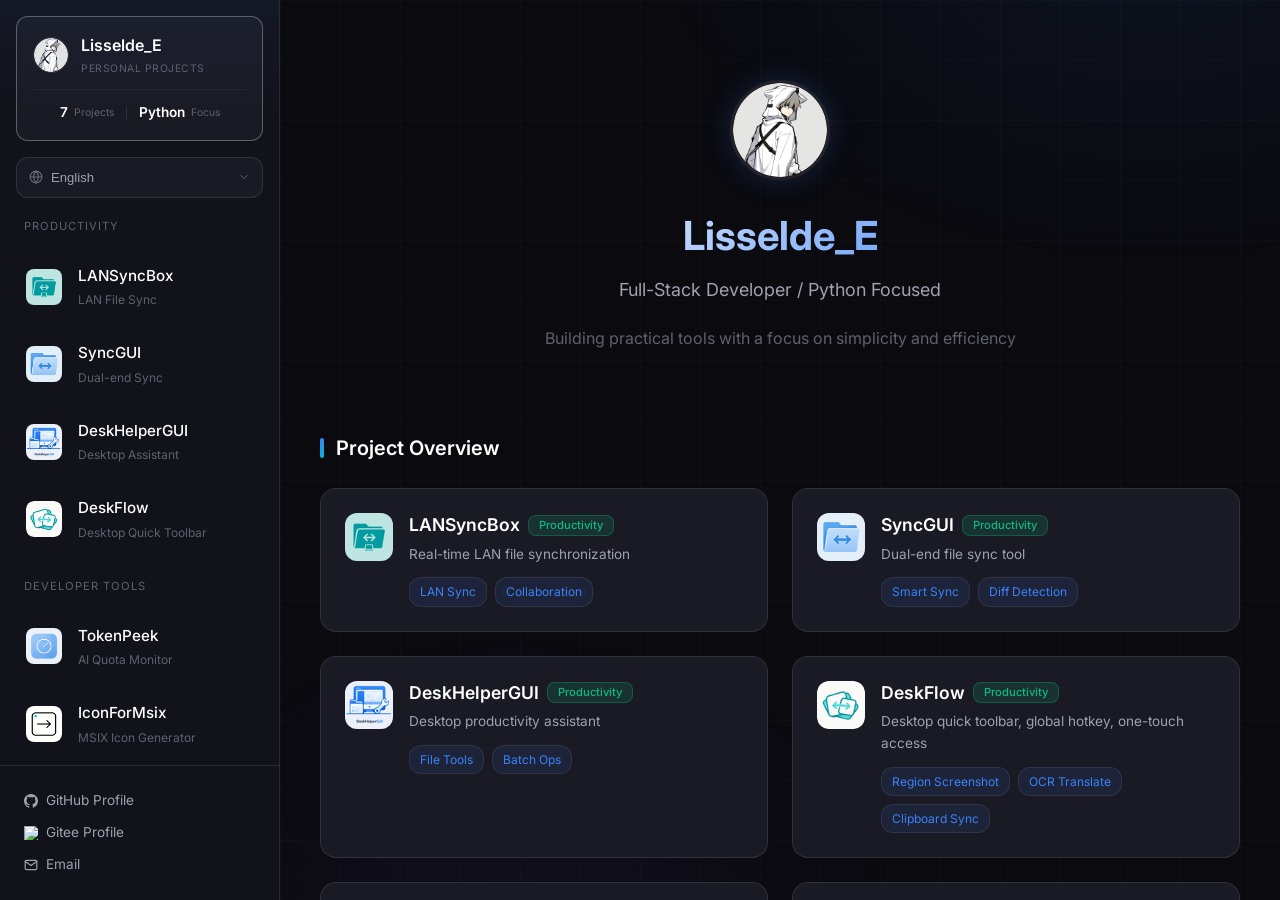
==== commit 0cad51b4: "R2.4.7.7" ====
--- a/en/index.html
+++ b/en/index.html
@@ -50,7 +50,7 @@
             </div>
             <div class="nav-home-stats">
                 <div class="nav-home-stat">
-                    <span class="nav-home-stat-value">6</span>
+                    <span class="nav-home-stat-value">7</span>
                     <span class="nav-home-stat-label" data-i18n="nav.stats.projects">公开项目</span>
                 </div>
                 <div class="nav-home-stat-divider"></div>
@@ -112,6 +112,16 @@
                     <div class="nav-item-content">
                         <div class="nav-item-name">DeskHelperGUI</div>
                         <div class="nav-item-desc" data-i18n="nav.deskhelper.desc">桌面办公助手</div>
+                    </div>
+                </div>
+
+                <div class="nav-item" data-project="deskflow">
+                    <div class="nav-item-icon">
+                        <img src="assets/images/icon/deskflow.ico" alt="DeskFlow">
+                    </div>
+                    <div class="nav-item-content">
+                        <div class="nav-item-name">DeskFlow</div>
+                        <div class="nav-item-desc" data-i18n="nav.deskflow.desc">桌面快捷工具栏</div>
                     </div>
                 </div>
 
@@ -236,6 +246,21 @@
                         </div>
                     </div>
 
+                    <div class="home-project-card" data-project="deskflow">
+                        <div class="home-project-icon">
+                            <img src="assets/images/icon/deskflow.ico" alt="DeskFlow">
+                        </div>
+                        <div class="home-project-info">
+                            <h3 class="home-project-name">DeskFlow <span class="home-project-category efficiency" data-i18n="category.efficiency">效率工具</span></h3>
+                            <p class="home-project-desc" data-i18n="card.deskflow.desc">桌面快捷工具栏，全局热键唤起、随手即用</p>
+                            <div class="home-project-tags">
+                                <span class="home-project-tag" data-i18n="card.deskflow.tag1">区域截屏</span>
+                                <span class="home-project-tag" data-i18n="card.deskflow.tag2">OCR翻译</span>
+                                <span class="home-project-tag" data-i18n="card.deskflow.tag3">剪切板同步</span>
+                            </div>
+                        </div>
+                    </div>
+
                     <div class="home-project-card" data-project="tokenpeek">
                         <div class="home-project-icon">
                             <img src="assets/images/icon/tokenpeek.ico" alt="TokenPeek">
@@ -1152,6 +1177,131 @@
             </div>
         </section>
 
+        <!-- DeskFlow 项目页面 -->
+        <section class="project-page" id="deskflow">
+            <div class="project-header">
+                <div class="project-header-left">
+                    <div class="project-icon-large">
+                        <img src="assets/images/icon/deskflow.ico" alt="DeskFlow">
+                    </div>
+                    <div class="project-info">
+                        <h1 class="project-title">DeskFlow</h1>
+                        <p class="project-subtitle" data-i18n="project.deskflow.subtitle">基于 PySide6 的 Windows 桌面快捷工具栏，全局热键唤起，截屏、翻译、标注、局域网剪切板一触即达</p>
+                        <div class="project-links">
+                            <a href="https://github.com/LisseldeE/DeskFlow" target="_blank" class="project-link">
+                                <svg viewBox="0 0 24 24" width="16" height="16" fill="currentColor"><path d="M12 0C5.37 0 0 5.37 0 12c0 5.31 3.435 9.795 8.205 11.385.6.105.825-.255.825-.57 0-.285-.015-1.23-.015-2.235-3.015.555-3.795-.735-4.035-1.41-.135-.345-.72-1.41-1.23-1.695-.42-.225-1.02-.78-.015-.795.945-.015 1.62.87 1.845 1.23 1.065 1.815 2.79 1.305 3.495.99.105-.78.42-1.305.765-1.605-2.67-.3-5.46-1.35-5.46-5.985 0-1.32.465-2.415 1.23-3.255-.12-.3-.54-1.545.12-3.18 0 0 1.005-.315 3.3 1.23.96-.27 1.98-.405 3-.405s2.04.135 3 .405c2.295-1.56 3.3-1.23 3.3-1.23.66 1.635.24 2.88.12 3.18.765.84 1.23 1.935 1.23 3.255 0 4.65-2.805 5.685-5.46 5.985.435.375.81 1.095.81 2.22 0 1.605-.015 2.895-.015 3.3 0 .315.225.69.825.57A12.02 12.02 0 0024 12c0-6.63-5.37-12-12-12z"/></svg>
+                                <span data-i18n="link.github">GitHub 仓库</span>
+                            </a>
+                            <div class="project-latest-build" id="latest-build-deskflow">
+                                <div class="project-latest-build-loading">
+                                    <div class="project-latest-build-spinner"></div>
+                                    <span class="project-latest-build-loading-text" data-i18n="loading.fetching">获取中...</span>
+                                </div>
+                            </div>
+                        </div>
+                    </div>
+                </div>
+                <div class="project-header-right">
+                    <div class="header-download-platforms">
+                        <div class="header-download-platform">
+                            <span class="header-download-platform-title" data-i18n="download.other">其他下载</span>
+                            <div class="header-download-platform-buttons">
+                                <a href="https://github.com/LisseldeE/DeskFlow/releases" target="_blank" class="download-btn github">
+                                    <svg viewBox="0 0 24 24"><path d="M12 0C5.37 0 0 5.37 0 12c0 5.31 3.435 9.795 8.205 11.385.6.105.825-.255.825-.57 0-.285-.015-1.23-.015-2.235-3.015.555-3.795-.735-4.035-1.41-.135-.345-.72-1.41-1.23-1.695-.42-.225-1.02-.78-.015-.795.945-.015 1.62.87 1.845 1.23 1.065 1.815 2.79 1.305 3.495.99.105-.78.42-1.305.765-1.605-2.67-.3-5.46-1.35-5.46-5.985 0-1.32.465-2.415 1.23-3.255-.12-.3-.54-1.545.12-3.18 0 0 1.005-.315 3.3 1.23.96-.27 1.98-.405 3-.405s2.04.135 3 .405c2.295-1.56 3.3-1.23 3.3-1.23.66 1.635.24 2.88.12 3.18.765.84 1.23 1.935 1.23 3.255 0 4.65-2.805 5.685-5.46 5.985.435.375.81 1.095.81 2.22 0 1.605-.015 2.895-.015 3.3 0 .315.225.69.825.57A12.02 12.02 0 0024 12c0-6.63-5.37-12-12-12z"/></svg>
+                                    GitHub
+                                </a>
+                                <a href="https://gitee.com/Lisselde_E/DeskFlow/releases" target="_blank" class="download-btn gitee">
+                                    <img src="https://cdn.simpleicons.org/gitee/C71D23" width="18" height="18" alt="Gitee" style="vertical-align: middle;">
+                                    Gitee
+                                </a>
+                            </div>
+                        </div>
+                    </div>
+                </div>
+            </div>
+
+            <!-- 图片展示 -->
+            <div class="image-gallery-section">
+                <h2 class="section-title" data-i18n="section.screenshots">界面截图</h2>
+                <div class="image-gallery single-image" id="gallery-deskflow">
+                    <div class="gallery-thumbnails">
+                        <div class="gallery-thumb active" data-index="0">
+                            <img src="assets/images/webp/7-1.webp" alt="DeskFlow 悬浮胶囊面板">
+                        </div>
+                    </div>
+                    <div class="gallery-main">
+                        <img class="gallery-main-image current" src="assets/images/webp/7-1.webp" alt="DeskFlow 悬浮胶囊面板">
+                        <img class="gallery-main-image next hidden" src="assets/images/webp/7-1.webp" alt="">
+                        <div class="gallery-counter">1 / 1</div>
+                        <div class="gallery-overlay">
+                            <div class="gallery-caption" data-i18n="deskflow.gallery.caption">DeskFlow 悬浮胶囊面板</div>
+                        </div>
+                    </div>
+                </div>
+            </div>
+
+            <div class="features-section">
+                <h2 class="section-title" data-i18n="section.features">核心功能</h2>
+                <div class="features-grid">
+                    <div class="feature-card">
+                        <div class="feature-title" data-i18n="deskflow.feature.capsule.title">悬浮胶囊</div>
+                        <div class="feature-desc" data-i18n="deskflow.feature.capsule.desc">简洁的胶囊形悬浮面板，跟随系统主题自适应，SVG 矢量图标悬停变色，平滑弹出/收起动画</div>
+                    </div>
+                    <div class="feature-card">
+                        <div class="feature-title" data-i18n="deskflow.feature.screenshot.title">截屏工具</div>
+                        <div class="feature-desc" data-i18n="deskflow.feature.screenshot.desc">从任意方向框选截屏区域，实时预览、确认后保存，支持复制到剪贴板</div>
+                    </div>
+                    <div class="feature-card">
+                        <div class="feature-title" data-i18n="deskflow.feature.translate.title">区域翻译</div>
+                        <div class="feature-desc" data-i18n="deskflow.feature.translate.desc">框选屏幕任意区域，WinRT 系统 OCR 识别文字，在线翻译多种语言，结果卡片淡入显示、一键复制</div>
+                    </div>
+                    <div class="feature-card">
+                        <div class="feature-title" data-i18n="deskflow.feature.annotation.title">便捷标注</div>
+                        <div class="feature-desc" data-i18n="deskflow.feature.annotation.desc">矩形、自由形状、文字标注，可拖动、删除，固定底图避免框选内容与遮罩割裂</div>
+                    </div>
+                    <div class="feature-card">
+                        <div class="feature-title" data-i18n="deskflow.feature.clipboard.title">局域网剪切板</div>
+                        <div class="feature-desc" data-i18n="deskflow.feature.clipboard.desc">房间号配对自动组网，UDP + TCP 双通道发现、星型中继，历史记录持久化到 SQLite</div>
+                    </div>
+                    <div class="feature-card">
+                        <div class="feature-title" data-i18n="deskflow.feature.hotkey.title">全局快捷键</div>
+                        <div class="feature-desc" data-i18n="deskflow.feature.hotkey.desc">Ctrl + · 一键唤出/隐藏悬浮面板，Win32 全局快捷键注册，托盘图标常驻双击唤起</div>
+                    </div>
+                    <div class="feature-card">
+                        <div class="feature-title" data-i18n="deskflow.feature.smarthide.title">智能隐藏</div>
+                        <div class="feature-desc" data-i18n="deskflow.feature.smarthide.desc">点击空白区域或按 ESC 自动收起，对自家扩展窗口（家族窗口）友好，不会误关闭</div>
+                    </div>
+                    <div class="feature-card">
+                        <div class="feature-title" data-i18n="deskflow.feature.settings.title">设置面板</div>
+                        <div class="feature-desc" data-i18n="deskflow.feature.settings.desc">语言切换、翻译目标语言、快捷键查看、开机自启、关于页与检查更新，状态持久化</div>
+                    </div>
+                </div>
+            </div>
+
+            <div class="features-section">
+                <h2 class="section-title" data-i18n="section.techstack">技术栈</h2>
+                <div class="tech-tags">
+                    <span class="tech-tag">Python 3.x</span>
+                    <span class="tech-tag">PySide6</span>
+                    <span class="tech-tag">Win32 API</span>
+                    <span class="tech-tag">WinRT</span>
+                    <span class="tech-tag">Socket (UDP+TCP)</span>
+                    <span class="tech-tag">SQLite</span>
+                </div>
+            </div>
+
+            <!-- 更新树 -->
+            <div class="features-section update-tree-section" id="update-tree-deskflow">
+                <h2 class="section-title" data-i18n="section.updatetree">📋 更新树</h2>
+                <div class="update-tree-container" id="update-container-deskflow">
+                    <div class="update-tree-loading">
+                        <div class="update-tree-scanner"></div>
+                        <div class="update-tree-loading-text" data-i18n="loading.default">加载中...</div>
+                    </div>
+                </div>
+            </div>
+        </section>
+
         <!-- 小工具页面 -->
         <section class="project-page" id="tools">
             <div class="project-header">
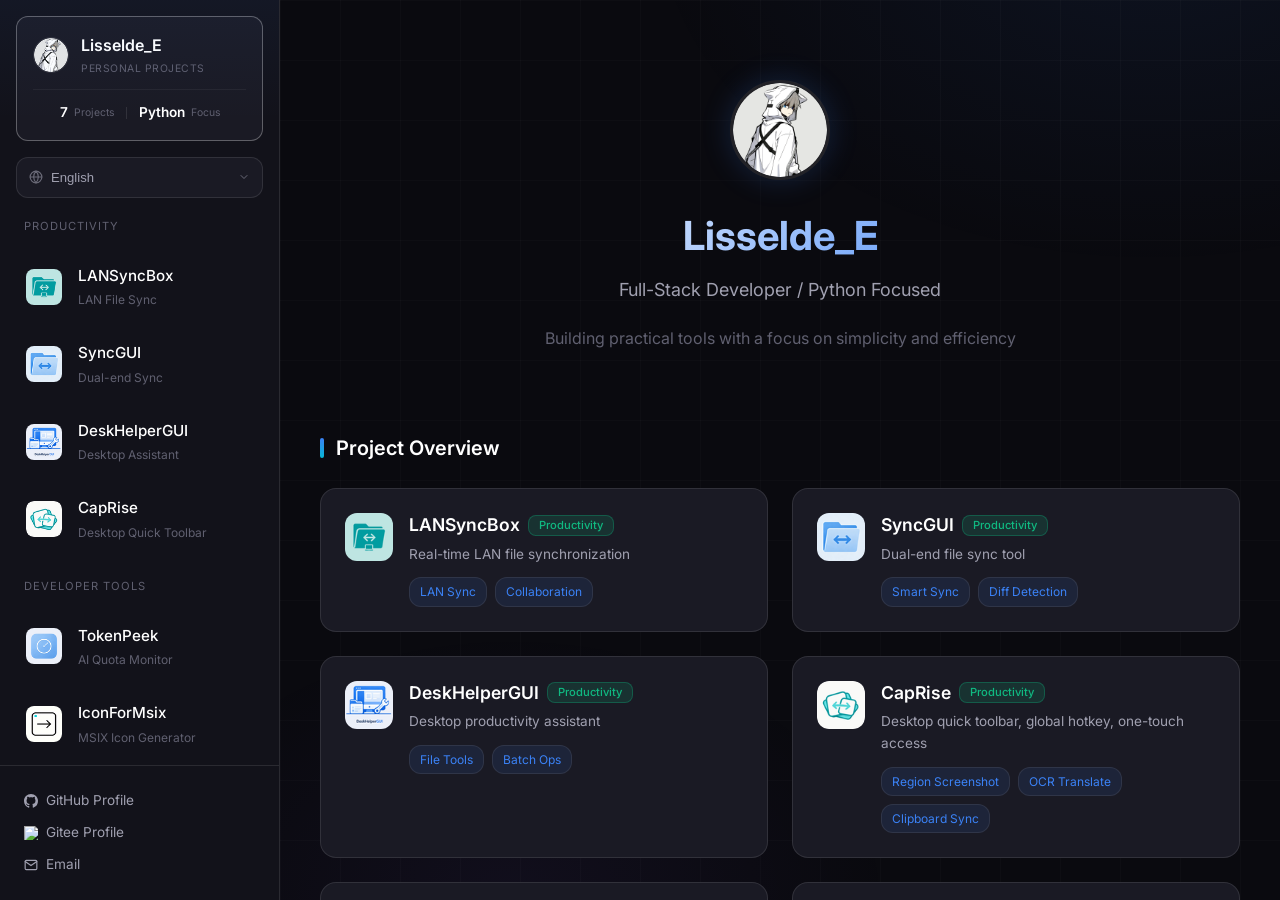
==== commit 75a35998: "R2.4.7.8" ====
--- a/en/index.html
+++ b/en/index.html
@@ -115,13 +115,13 @@
                     </div>
                 </div>
 
-                <div class="nav-item" data-project="deskflow">
+                <div class="nav-item" data-project="caprise">
                     <div class="nav-item-icon">
-                        <img src="assets/images/icon/deskflow.ico" alt="DeskFlow">
+                        <img src="assets/images/icon/caprise.ico" alt="CapRise">
                     </div>
                     <div class="nav-item-content">
-                        <div class="nav-item-name">DeskFlow</div>
-                        <div class="nav-item-desc" data-i18n="nav.deskflow.desc">桌面快捷工具栏</div>
+                        <div class="nav-item-name">CapRise</div>
+                        <div class="nav-item-desc" data-i18n="nav.caprise.desc">桌面快捷工具栏</div>
                     </div>
                 </div>
 
@@ -246,17 +246,17 @@
                         </div>
                     </div>
 
-                    <div class="home-project-card" data-project="deskflow">
+                    <div class="home-project-card" data-project="caprise">
                         <div class="home-project-icon">
-                            <img src="assets/images/icon/deskflow.ico" alt="DeskFlow">
+                            <img src="assets/images/icon/caprise.ico" alt="CapRise">
                         </div>
                         <div class="home-project-info">
-                            <h3 class="home-project-name">DeskFlow <span class="home-project-category efficiency" data-i18n="category.efficiency">效率工具</span></h3>
-                            <p class="home-project-desc" data-i18n="card.deskflow.desc">桌面快捷工具栏，全局热键唤起、随手即用</p>
+                            <h3 class="home-project-name">CapRise <span class="home-project-category efficiency" data-i18n="category.efficiency">效率工具</span></h3>
+                            <p class="home-project-desc" data-i18n="card.caprise.desc">桌面快捷工具栏，全局热键唤起、随手即用</p>
                             <div class="home-project-tags">
-                                <span class="home-project-tag" data-i18n="card.deskflow.tag1">区域截屏</span>
-                                <span class="home-project-tag" data-i18n="card.deskflow.tag2">OCR翻译</span>
-                                <span class="home-project-tag" data-i18n="card.deskflow.tag3">剪切板同步</span>
+                                <span class="home-project-tag" data-i18n="card.caprise.tag1">区域截屏</span>
+                                <span class="home-project-tag" data-i18n="card.caprise.tag2">OCR翻译</span>
+                                <span class="home-project-tag" data-i18n="card.caprise.tag3">剪切板同步</span>
                             </div>
                         </div>
                     </div>
@@ -1177,22 +1177,22 @@
             </div>
         </section>
 
-        <!-- DeskFlow 项目页面 -->
-        <section class="project-page" id="deskflow">
+        <!-- CapRise 项目页面 -->
+        <section class="project-page" id="caprise">
             <div class="project-header">
                 <div class="project-header-left">
                     <div class="project-icon-large">
-                        <img src="assets/images/icon/deskflow.ico" alt="DeskFlow">
+                        <img src="assets/images/icon/caprise.ico" alt="CapRise">
                     </div>
                     <div class="project-info">
-                        <h1 class="project-title">DeskFlow</h1>
-                        <p class="project-subtitle" data-i18n="project.deskflow.subtitle">基于 PySide6 的 Windows 桌面快捷工具栏，全局热键唤起，截屏、翻译、标注、局域网剪切板一触即达</p>
+                        <h1 class="project-title">CapRise</h1>
+                        <p class="project-subtitle" data-i18n="project.caprise.subtitle">基于 PySide6 的 Windows 桌面快捷工具栏，全局热键唤起，截屏、翻译、标注、局域网剪切板一触即达</p>
                         <div class="project-links">
-                            <a href="https://github.com/LisseldeE/DeskFlow" target="_blank" class="project-link">
+                            <a href="https://github.com/LisseldeE/CapRise" target="_blank" class="project-link">
                                 <svg viewBox="0 0 24 24" width="16" height="16" fill="currentColor"><path d="M12 0C5.37 0 0 5.37 0 12c0 5.31 3.435 9.795 8.205 11.385.6.105.825-.255.825-.57 0-.285-.015-1.23-.015-2.235-3.015.555-3.795-.735-4.035-1.41-.135-.345-.72-1.41-1.23-1.695-.42-.225-1.02-.78-.015-.795.945-.015 1.62.87 1.845 1.23 1.065 1.815 2.79 1.305 3.495.99.105-.78.42-1.305.765-1.605-2.67-.3-5.46-1.35-5.46-5.985 0-1.32.465-2.415 1.23-3.255-.12-.3-.54-1.545.12-3.18 0 0 1.005-.315 3.3 1.23.96-.27 1.98-.405 3-.405s2.04.135 3 .405c2.295-1.56 3.3-1.23 3.3-1.23.66 1.635.24 2.88.12 3.18.765.84 1.23 1.935 1.23 3.255 0 4.65-2.805 5.685-5.46 5.985.435.375.81 1.095.81 2.22 0 1.605-.015 2.895-.015 3.3 0 .315.225.69.825.57A12.02 12.02 0 0024 12c0-6.63-5.37-12-12-12z"/></svg>
                                 <span data-i18n="link.github">GitHub 仓库</span>
                             </a>
-                            <div class="project-latest-build" id="latest-build-deskflow">
+                            <div class="project-latest-build" id="latest-build-caprise">
                                 <div class="project-latest-build-loading">
                                     <div class="project-latest-build-spinner"></div>
                                     <span class="project-latest-build-loading-text" data-i18n="loading.fetching">获取中...</span>
@@ -1206,11 +1206,11 @@
                         <div class="header-download-platform">
                             <span class="header-download-platform-title" data-i18n="download.other">其他下载</span>
                             <div class="header-download-platform-buttons">
-                                <a href="https://github.com/LisseldeE/DeskFlow/releases" target="_blank" class="download-btn github">
+                                <a href="https://github.com/LisseldeE/CapRise/releases" target="_blank" class="download-btn github">
                                     <svg viewBox="0 0 24 24"><path d="M12 0C5.37 0 0 5.37 0 12c0 5.31 3.435 9.795 8.205 11.385.6.105.825-.255.825-.57 0-.285-.015-1.23-.015-2.235-3.015.555-3.795-.735-4.035-1.41-.135-.345-.72-1.41-1.23-1.695-.42-.225-1.02-.78-.015-.795.945-.015 1.62.87 1.845 1.23 1.065 1.815 2.79 1.305 3.495.99.105-.78.42-1.305.765-1.605-2.67-.3-5.46-1.35-5.46-5.985 0-1.32.465-2.415 1.23-3.255-.12-.3-.54-1.545.12-3.18 0 0 1.005-.315 3.3 1.23.96-.27 1.98-.405 3-.405s2.04.135 3 .405c2.295-1.56 3.3-1.23 3.3-1.23.66 1.635.24 2.88.12 3.18.765.84 1.23 1.935 1.23 3.255 0 4.65-2.805 5.685-5.46 5.985.435.375.81 1.095.81 2.22 0 1.605-.015 2.895-.015 3.3 0 .315.225.69.825.57A12.02 12.02 0 0024 12c0-6.63-5.37-12-12-12z"/></svg>
                                     GitHub
                                 </a>
-                                <a href="https://gitee.com/Lisselde_E/DeskFlow/releases" target="_blank" class="download-btn gitee">
+                                <a href="https://gitee.com/Lisselde_E/CapRise/releases" target="_blank" class="download-btn gitee">
                                     <img src="https://cdn.simpleicons.org/gitee/C71D23" width="18" height="18" alt="Gitee" style="vertical-align: middle;">
                                     Gitee
                                 </a>
@@ -1223,18 +1223,18 @@
             <!-- 图片展示 -->
             <div class="image-gallery-section">
                 <h2 class="section-title" data-i18n="section.screenshots">界面截图</h2>
-                <div class="image-gallery single-image" id="gallery-deskflow">
+                <div class="image-gallery single-image" id="gallery-caprise">
                     <div class="gallery-thumbnails">
                         <div class="gallery-thumb active" data-index="0">
-                            <img src="assets/images/webp/7-1.webp" alt="DeskFlow 悬浮胶囊面板">
+                            <img src="assets/images/webp/7-1.webp" alt="CapRise 悬浮胶囊面板">
                         </div>
                     </div>
                     <div class="gallery-main">
-                        <img class="gallery-main-image current" src="assets/images/webp/7-1.webp" alt="DeskFlow 悬浮胶囊面板">
+                        <img class="gallery-main-image current" src="assets/images/webp/7-1.webp" alt="CapRise 悬浮胶囊面板">
                         <img class="gallery-main-image next hidden" src="assets/images/webp/7-1.webp" alt="">
                         <div class="gallery-counter">1 / 1</div>
                         <div class="gallery-overlay">
-                            <div class="gallery-caption" data-i18n="deskflow.gallery.caption">DeskFlow 悬浮胶囊面板</div>
+                            <div class="gallery-caption" data-i18n="caprise.gallery.caption">CapRise 悬浮胶囊面板</div>
                         </div>
                     </div>
                 </div>
@@ -1244,36 +1244,36 @@
                 <h2 class="section-title" data-i18n="section.features">核心功能</h2>
                 <div class="features-grid">
                     <div class="feature-card">
-                        <div class="feature-title" data-i18n="deskflow.feature.capsule.title">悬浮胶囊</div>
-                        <div class="feature-desc" data-i18n="deskflow.feature.capsule.desc">简洁的胶囊形悬浮面板，跟随系统主题自适应，SVG 矢量图标悬停变色，平滑弹出/收起动画</div>
-                    </div>
-                    <div class="feature-card">
-                        <div class="feature-title" data-i18n="deskflow.feature.screenshot.title">截屏工具</div>
-                        <div class="feature-desc" data-i18n="deskflow.feature.screenshot.desc">从任意方向框选截屏区域，实时预览、确认后保存，支持复制到剪贴板</div>
-                    </div>
-                    <div class="feature-card">
-                        <div class="feature-title" data-i18n="deskflow.feature.translate.title">区域翻译</div>
-                        <div class="feature-desc" data-i18n="deskflow.feature.translate.desc">框选屏幕任意区域，WinRT 系统 OCR 识别文字，在线翻译多种语言，结果卡片淡入显示、一键复制</div>
-                    </div>
-                    <div class="feature-card">
-                        <div class="feature-title" data-i18n="deskflow.feature.annotation.title">便捷标注</div>
-                        <div class="feature-desc" data-i18n="deskflow.feature.annotation.desc">矩形、自由形状、文字标注，可拖动、删除，固定底图避免框选内容与遮罩割裂</div>
-                    </div>
-                    <div class="feature-card">
-                        <div class="feature-title" data-i18n="deskflow.feature.clipboard.title">局域网剪切板</div>
-                        <div class="feature-desc" data-i18n="deskflow.feature.clipboard.desc">房间号配对自动组网，UDP + TCP 双通道发现、星型中继，历史记录持久化到 SQLite</div>
-                    </div>
-                    <div class="feature-card">
-                        <div class="feature-title" data-i18n="deskflow.feature.hotkey.title">全局快捷键</div>
-                        <div class="feature-desc" data-i18n="deskflow.feature.hotkey.desc">Ctrl + · 一键唤出/隐藏悬浮面板，Win32 全局快捷键注册，托盘图标常驻双击唤起</div>
-                    </div>
-                    <div class="feature-card">
-                        <div class="feature-title" data-i18n="deskflow.feature.smarthide.title">智能隐藏</div>
-                        <div class="feature-desc" data-i18n="deskflow.feature.smarthide.desc">点击空白区域或按 ESC 自动收起，对自家扩展窗口（家族窗口）友好，不会误关闭</div>
-                    </div>
-                    <div class="feature-card">
-                        <div class="feature-title" data-i18n="deskflow.feature.settings.title">设置面板</div>
-                        <div class="feature-desc" data-i18n="deskflow.feature.settings.desc">语言切换、翻译目标语言、快捷键查看、开机自启、关于页与检查更新，状态持久化</div>
+                        <div class="feature-title" data-i18n="caprise.feature.capsule.title">悬浮胶囊</div>
+                        <div class="feature-desc" data-i18n="caprise.feature.capsule.desc">简洁的胶囊形悬浮面板，跟随系统主题自适应，SVG 矢量图标悬停变色，平滑弹出/收起动画</div>
+                    </div>
+                    <div class="feature-card">
+                        <div class="feature-title" data-i18n="caprise.feature.screenshot.title">截屏工具</div>
+                        <div class="feature-desc" data-i18n="caprise.feature.screenshot.desc">从任意方向框选截屏区域，实时预览、确认后保存，支持复制到剪贴板</div>
+                    </div>
+                    <div class="feature-card">
+                        <div class="feature-title" data-i18n="caprise.feature.translate.title">区域翻译</div>
+                        <div class="feature-desc" data-i18n="caprise.feature.translate.desc">框选屏幕任意区域，WinRT 系统 OCR 识别文字，在线翻译多种语言，结果卡片淡入显示、一键复制</div>
+                    </div>
+                    <div class="feature-card">
+                        <div class="feature-title" data-i18n="caprise.feature.annotation.title">便捷标注</div>
+                        <div class="feature-desc" data-i18n="caprise.feature.annotation.desc">矩形、自由形状、文字标注，可拖动、删除，固定底图避免框选内容与遮罩割裂</div>
+                    </div>
+                    <div class="feature-card">
+                        <div class="feature-title" data-i18n="caprise.feature.clipboard.title">局域网剪切板</div>
+                        <div class="feature-desc" data-i18n="caprise.feature.clipboard.desc">房间号配对自动组网，UDP + TCP 双通道发现、星型中继，历史记录持久化到 SQLite</div>
+                    </div>
+                    <div class="feature-card">
+                        <div class="feature-title" data-i18n="caprise.feature.hotkey.title">全局快捷键</div>
+                        <div class="feature-desc" data-i18n="caprise.feature.hotkey.desc">Ctrl + · 一键唤出/隐藏悬浮面板，Win32 全局快捷键注册，托盘图标常驻双击唤起</div>
+                    </div>
+                    <div class="feature-card">
+                        <div class="feature-title" data-i18n="caprise.feature.smarthide.title">智能隐藏</div>
+                        <div class="feature-desc" data-i18n="caprise.feature.smarthide.desc">点击空白区域或按 ESC 自动收起，对自家扩展窗口（家族窗口）友好，不会误关闭</div>
+                    </div>
+                    <div class="feature-card">
+                        <div class="feature-title" data-i18n="caprise.feature.settings.title">设置面板</div>
+                        <div class="feature-desc" data-i18n="caprise.feature.settings.desc">语言切换、翻译目标语言、快捷键查看、开机自启、关于页与检查更新，状态持久化</div>
                     </div>
                 </div>
             </div>
@@ -1291,9 +1291,9 @@
             </div>
 
             <!-- 更新树 -->
-            <div class="features-section update-tree-section" id="update-tree-deskflow">
+            <div class="features-section update-tree-section" id="update-tree-caprise">
                 <h2 class="section-title" data-i18n="section.updatetree">📋 更新树</h2>
-                <div class="update-tree-container" id="update-container-deskflow">
+                <div class="update-tree-container" id="update-container-caprise">
                     <div class="update-tree-loading">
                         <div class="update-tree-scanner"></div>
                         <div class="update-tree-loading-text" data-i18n="loading.default">加载中...</div>
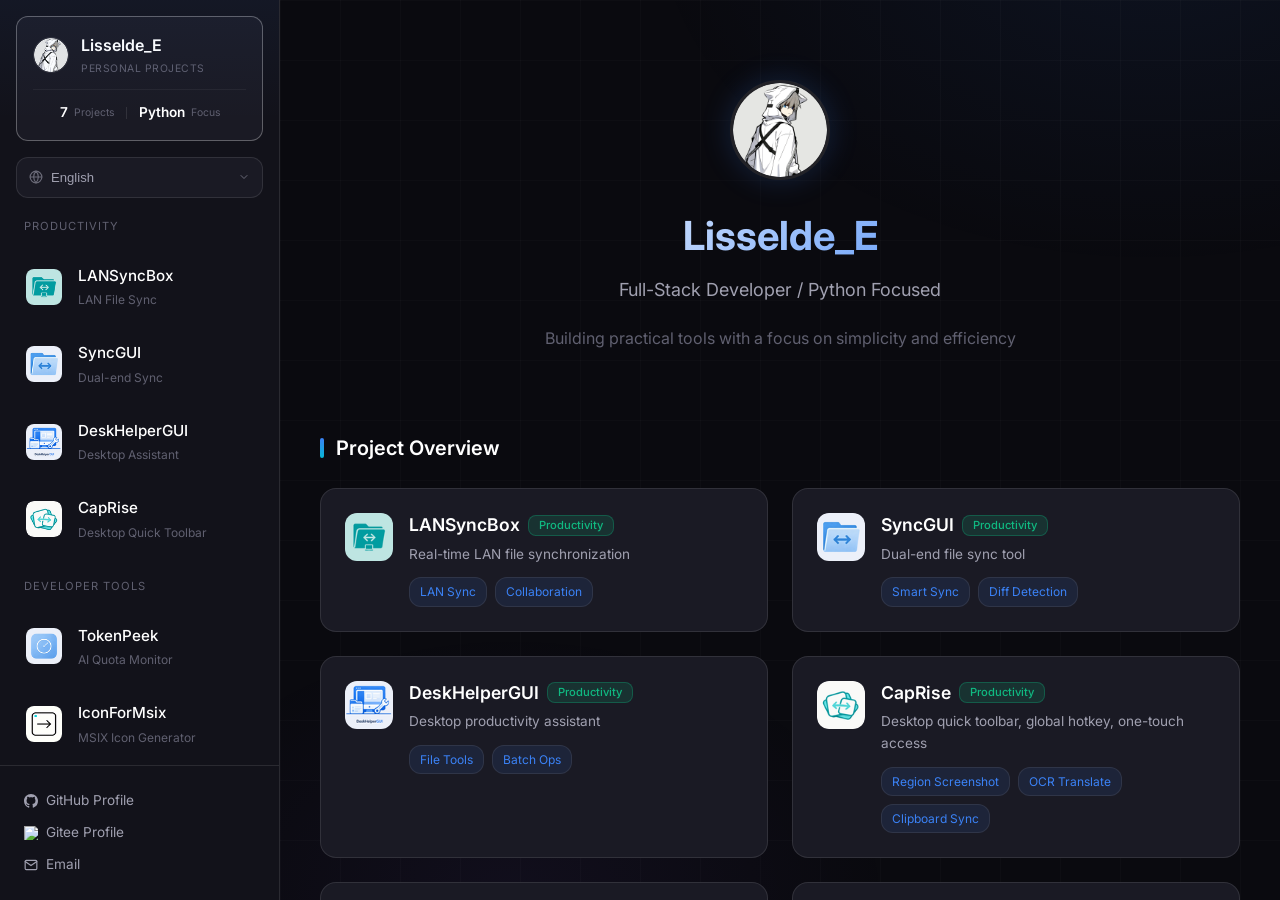
==== commit 70329d4d: "26.9.28.1" ====
--- a/en/index.html
+++ b/en/index.html
@@ -1186,7 +1186,7 @@
                     </div>
                     <div class="project-info">
                         <h1 class="project-title">CapRise</h1>
-                        <p class="project-subtitle" data-i18n="project.caprise.subtitle">基于 PySide6 的 Windows 桌面快捷工具栏，全局热键唤起，截屏、翻译、标注、局域网剪切板一触即达</p>
+                        <p class="project-subtitle" data-i18n="project.caprise.subtitle">基于 PySide6 的 Windows 桌面快捷工具栏，全局热键唤起，截屏、翻译、标注、局域网剪切板、全局搜索一触即达</p>
                         <div class="project-links">
                             <a href="https://github.com/LisseldeE/CapRise" target="_blank" class="project-link">
                                 <svg viewBox="0 0 24 24" width="16" height="16" fill="currentColor"><path d="M12 0C5.37 0 0 5.37 0 12c0 5.31 3.435 9.795 8.205 11.385.6.105.825-.255.825-.57 0-.285-.015-1.23-.015-2.235-3.015.555-3.795-.735-4.035-1.41-.135-.345-.72-1.41-1.23-1.695-.42-.225-1.02-.78-.015-.795.945-.015 1.62.87 1.845 1.23 1.065 1.815 2.79 1.305 3.495.99.105-.78.42-1.305.765-1.605-2.67-.3-5.46-1.35-5.46-5.985 0-1.32.465-2.415 1.23-3.255-.12-.3-.54-1.545.12-3.18 0 0 1.005-.315 3.3 1.23.96-.27 1.98-.405 3-.405s2.04.135 3 .405c2.295-1.56 3.3-1.23 3.3-1.23.66 1.635.24 2.88.12 3.18.765.84 1.23 1.935 1.23 3.255 0 4.65-2.805 5.685-5.46 5.985.435.375.81 1.095.81 2.22 0 1.605-.015 2.895-.015 3.3 0 .315.225.69.825.57A12.02 12.02 0 0024 12c0-6.63-5.37-12-12-12z"/></svg>
@@ -1210,10 +1210,6 @@
                                     <svg viewBox="0 0 24 24"><path d="M12 0C5.37 0 0 5.37 0 12c0 5.31 3.435 9.795 8.205 11.385.6.105.825-.255.825-.57 0-.285-.015-1.23-.015-2.235-3.015.555-3.795-.735-4.035-1.41-.135-.345-.72-1.41-1.23-1.695-.42-.225-1.02-.78-.015-.795.945-.015 1.62.87 1.845 1.23 1.065 1.815 2.79 1.305 3.495.99.105-.78.42-1.305.765-1.605-2.67-.3-5.46-1.35-5.46-5.985 0-1.32.465-2.415 1.23-3.255-.12-.3-.54-1.545.12-3.18 0 0 1.005-.315 3.3 1.23.96-.27 1.98-.405 3-.405s2.04.135 3 .405c2.295-1.56 3.3-1.23 3.3-1.23.66 1.635.24 2.88.12 3.18.765.84 1.23 1.935 1.23 3.255 0 4.65-2.805 5.685-5.46 5.985.435.375.81 1.095.81 2.22 0 1.605-.015 2.895-.015 3.3 0 .315.225.69.825.57A12.02 12.02 0 0024 12c0-6.63-5.37-12-12-12z"/></svg>
                                     GitHub
                                 </a>
-                                <a href="https://gitee.com/Lisselde_E/CapRise/releases" target="_blank" class="download-btn gitee">
-                                    <img src="https://cdn.simpleicons.org/gitee/C71D23" width="18" height="18" alt="Gitee" style="vertical-align: middle;">
-                                    Gitee
-                                </a>
                             </div>
                         </div>
                     </div>
@@ -1241,39 +1237,55 @@
             </div>
 
             <div class="features-section">
-                <h2 class="section-title" data-i18n="section.features">核心功能</h2>
+                <h2 class="section-title">Function Overview</h2>
+                <div class="usage-card">
+                    <div class="caprise-feature-list">
+                        <div class="caprise-feature-item">
+                            <span class="caprise-fn-name">Screenshot</span>
+                            <span class="caprise-fn-desc">Select any region to capture, live preview, with save and copy options</span>
+                        </div>
+                        <div class="caprise-feature-item">
+                            <span class="caprise-fn-name">Annotation</span>
+                            <span class="caprise-fn-desc">Rectangle, free-form or text annotations that keep the original content inside, draggable and removable</span>
+                        </div>
+                        <div class="caprise-feature-item">
+                            <span class="caprise-fn-name">Translate</span>
+                            <span class="caprise-fn-desc">Select any on-screen region, OCR recognition and online translation to your target language</span>
+                        </div>
+                        <div class="caprise-feature-item">
+                            <span class="caprise-fn-name">LAN Clipboard</span>
+                            <span class="caprise-fn-desc">Real-time clipboard text sync between devices in the same room, with local persistent history</span>
+                        </div>
+                        <div class="caprise-feature-item">
+                            <span class="caprise-fn-name">Global Search</span>
+                            <span class="caprise-fn-desc">Search-as-you-type, covering quick math, installed apps and files on disk</span>
+                        </div>
+                        <div class="caprise-feature-item">
+                            <span class="caprise-fn-name">Timer</span>
+                            <span class="caprise-fn-desc">Pomodoro or countdown timer, remaining time shown live on the floating capsule</span>
+                        </div>
+                        <div class="caprise-feature-item">
+                            <span class="caprise-fn-name">Color Picker</span>
+                            <span class="caprise-fn-desc">Pick a color by clicking anywhere on screen, one-click copy the color value</span>
+                        </div>
+                    </div>
+                </div>
+            </div>
+
+            <div class="features-section">
+                <h2 class="section-title" data-i18n="section.features">功能特性</h2>
                 <div class="features-grid">
                     <div class="feature-card">
-                        <div class="feature-title" data-i18n="caprise.feature.capsule.title">悬浮胶囊</div>
-                        <div class="feature-desc" data-i18n="caprise.feature.capsule.desc">简洁的胶囊形悬浮面板，跟随系统主题自适应，SVG 矢量图标悬停变色，平滑弹出/收起动画</div>
-                    </div>
-                    <div class="feature-card">
-                        <div class="feature-title" data-i18n="caprise.feature.screenshot.title">截屏工具</div>
-                        <div class="feature-desc" data-i18n="caprise.feature.screenshot.desc">从任意方向框选截屏区域，实时预览、确认后保存，支持复制到剪贴板</div>
-                    </div>
-                    <div class="feature-card">
-                        <div class="feature-title" data-i18n="caprise.feature.translate.title">区域翻译</div>
-                        <div class="feature-desc" data-i18n="caprise.feature.translate.desc">框选屏幕任意区域，WinRT 系统 OCR 识别文字，在线翻译多种语言，结果卡片淡入显示、一键复制</div>
-                    </div>
-                    <div class="feature-card">
-                        <div class="feature-title" data-i18n="caprise.feature.annotation.title">便捷标注</div>
-                        <div class="feature-desc" data-i18n="caprise.feature.annotation.desc">矩形、自由形状、文字标注，可拖动、删除，固定底图避免框选内容与遮罩割裂</div>
-                    </div>
-                    <div class="feature-card">
-                        <div class="feature-title" data-i18n="caprise.feature.clipboard.title">局域网剪切板</div>
-                        <div class="feature-desc" data-i18n="caprise.feature.clipboard.desc">房间号配对自动组网，UDP + TCP 双通道发现、星型中继，历史记录持久化到 SQLite</div>
-                    </div>
-                    <div class="feature-card">
-                        <div class="feature-title" data-i18n="caprise.feature.hotkey.title">全局快捷键</div>
-                        <div class="feature-desc" data-i18n="caprise.feature.hotkey.desc">Ctrl + · 一键唤出/隐藏悬浮面板，Win32 全局快捷键注册，托盘图标常驻双击唤起</div>
-                    </div>
-                    <div class="feature-card">
-                        <div class="feature-title" data-i18n="caprise.feature.smarthide.title">智能隐藏</div>
-                        <div class="feature-desc" data-i18n="caprise.feature.smarthide.desc">点击空白区域或按 ESC 自动收起，对自家扩展窗口（家族窗口）友好，不会误关闭</div>
-                    </div>
-                    <div class="feature-card">
-                        <div class="feature-title" data-i18n="caprise.feature.settings.title">设置面板</div>
-                        <div class="feature-desc" data-i18n="caprise.feature.settings.desc">语言切换、翻译目标语言、快捷键查看、开机自启、关于页与检查更新，状态持久化</div>
+                        <div class="feature-title" data-i18n="caprise.feature.capsule.title"></div>
+                        <div class="feature-desc" data-i18n="caprise.feature.capsule.desc"></div>
+                    </div>
+                    <div class="feature-card">
+                        <div class="feature-title" data-i18n="caprise.feature.smarthide.title"></div>
+                        <div class="feature-desc" data-i18n="caprise.feature.smarthide.desc"></div>
+                    </div>
+                    <div class="feature-card">
+                        <div class="feature-title" data-i18n="caprise.feature.settings.title"></div>
+                        <div class="feature-desc" data-i18n="caprise.feature.settings.desc"></div>
                     </div>
                 </div>
             </div>
@@ -1285,8 +1297,20 @@
                     <span class="tech-tag">PySide6</span>
                     <span class="tech-tag">Win32 API</span>
                     <span class="tech-tag">WinRT</span>
+                    <span class="tech-tag">SVG</span>
+                    <span class="tech-tag">JSON</span>
                     <span class="tech-tag">Socket (UDP+TCP)</span>
                     <span class="tech-tag">SQLite</span>
+                    <span class="tech-tag">Everything</span>
+                </div>
+            </div>
+
+            <!-- 致谢 -->
+            <div class="features-section">
+                <h2 class="section-title" data-i18n="caprise.ack.title">致谢</h2>
+                <p class="acknowledgement-desc" data-i18n="caprise.ack.desc">本项目全局文件搜索功能引用并依赖 Everything 的索引与检索引擎（通过其命令行工具 es.exe 调用），感谢 Everything 开发者 David Carpenter 及 Everything 开发团队为我们提供如此优秀的本地文件搜索工具。</p>
+                <div class="tech-tags">
+                    <a class="tech-tag ack-link" href="https://www.voidtools.com/" target="_blank" data-i18n="caprise.ack.link">了解更多 →</a>
                 </div>
             </div>
 
@@ -1352,12 +1376,6 @@
         </section>
     </main>
 
-    <!-- 更新树数据已嵌入主网页，使用远程CHANGELOG.md动态获取 -->
-
-    
-
-    
-
     <!-- Lightbox 放大查看 -->
     <div class="lightbox" id="lightbox">
         <button class="lightbox-close" id="lightboxClose">
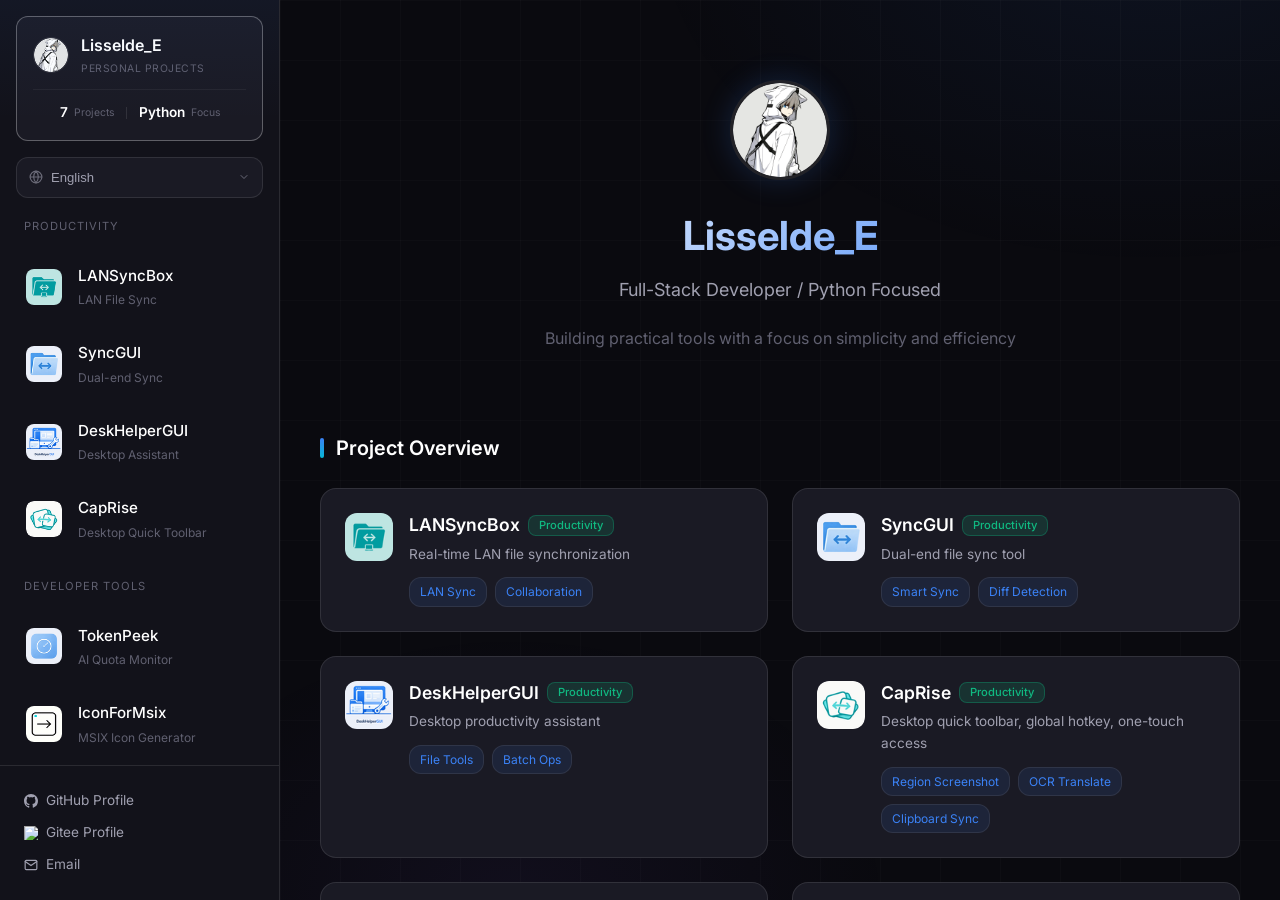
==== commit 214037ee: "26.10.17.1" ====
--- a/en/index.html
+++ b/en/index.html
@@ -332,192 +332,11 @@
 
         <!-- LANSyncBox 项目页面 -->
         <section class="project-page" id="lansyncbox">
-            <div class="project-header">
-                <div class="project-header-left">
-                    <div class="project-icon-large">
-                        <img src="assets/images/icon/lansyncbox.ico" alt="LANSyncBox">
-                    </div>
-                    <div class="project-info">
-                        <h1 class="project-title">LANSyncBox</h1>
-                        <p class="project-subtitle" data-i18n="project.lansyncbox.subtitle">局域网文件实时同步工具，实现多人隔空文件共享</p>
-                        <div class="project-links">
-                            <a href="https://github.com/LisseldeE/LANSyncBox" target="_blank" class="project-link">
-                                <svg viewBox="0 0 24 24" width="16" height="16" fill="currentColor"><path d="M12 0C5.37 0 0 5.37 0 12c0 5.31 3.435 9.795 8.205 11.385.6.105.825-.255.825-.57 0-.285-.015-1.23-.015-2.235-3.015.555-3.795-.735-4.035-1.41-.135-.345-.72-1.41-1.23-1.695-.42-.225-1.02-.78-.015-.795.945-.015 1.62.87 1.845 1.23 1.065 1.815 2.79 1.305 3.495.99.105-.78.42-1.305.765-1.605-2.67-.3-5.46-1.35-5.46-5.985 0-1.32.465-2.415 1.23-3.255-.12-.3-.54-1.545.12-3.18 0 0 1.005-.315 3.3 1.23.96-.27 1.98-.405 3-.405s2.04.135 3 .405c2.295-1.56 3.3-1.23 3.3-1.23.66 1.635.24 2.88.12 3.18.765.84 1.23 1.935 1.23 3.255 0 4.65-2.805 5.685-5.46 5.985.435.375.81 1.095.81 2.22 0 1.605-.015 2.895-.015 3.3 0 .315.225.69.825.57A12.02 12.02 0 0024 12c0-6.63-5.37-12-12-12z"/></svg>
-                                <span data-i18n="link.github">GitHub 仓库</span>
-                            </a>
-                            <div class="project-latest-build" id="latest-build-lansyncbox">
-                                <div class="project-latest-build-loading">
-                                    <div class="project-latest-build-spinner"></div>
-                                    <span class="project-latest-build-loading-text" data-i18n="loading.fetching">获取中...</span>
-                                </div>
-                            </div>
-                        </div>
-                    </div>
-                </div>
-                <div class="project-header-right">
-                    <div class="header-download-platforms">
-                        <div class="header-download-platform">
-                            <span class="header-download-platform-title">Microsoft Store</span>
-                            <a href="https://apps.microsoft.com/detail/9nsjvp7fxkm3?referrer=appbadge&mode=full" target="_blank" class="header-download-badge">
-                                <img class="ms-store-badge" src="https://get.microsoft.com/images/zh-cn%20dark.svg" alt="Microsoft Store">
-                            </a>
-                        </div>
-                        <div class="header-download-platform">
-                            <span class="header-download-platform-title" data-i18n="download.other">其他下载</span>
-                            <div class="header-download-platform-buttons">
-                                <a href="https://github.com/LisseldeE/LANSyncBox/releases" target="_blank" class="download-btn github">
-                                    <svg viewBox="0 0 24 24"><path d="M12 0C5.37 0 0 5.37 0 12c0 5.31 3.435 9.795 8.205 11.385.6.105.825-.255.825-.57 0-.285-.015-1.23-.015-2.235-3.015.555-3.795-.735-4.035-1.41-.135-.345-.72-1.41-1.23-1.695-.42-.225-1.02-.78-.015-.795.945-.015 1.62.87 1.845 1.23 1.065 1.815 2.79 1.305 3.495.99.105-.78.42-1.305.765-1.605-2.67-.3-5.46-1.35-5.46-5.985 0-1.32.465-2.415 1.23-3.255-.12-.3-.54-1.545.12-3.18 0 0 1.005-.315 3.3 1.23.96-.27 1.98-.405 3-.405s2.04.135 3 .405c2.295-1.56 3.3-1.23 3.3-1.23.66 1.635.24 2.88.12 3.18.765.84 1.23 1.935 1.23 3.255 0 4.65-2.805 5.685-5.46 5.985.435.375.81 1.095.81 2.22 0 1.605-.015 2.895-.015 3.3 0 .315.225.69.825.57A12.02 12.02 0 0024 12c0-6.63-5.37-12-12-12z"/></svg>
-                                    GitHub
-                                </a>
-                                <a href="https://gitee.com/Lisselde_E/LANSyncBox/releases" target="_blank" class="download-btn gitee">
-                                    <img src="https://cdn.simpleicons.org/gitee/C71D23" width="18" height="18" alt="Gitee" style="vertical-align: middle;">
-                                    Gitee
-                                </a>
-                            </div>
-                        </div>
-                    </div>
-                </div>
-            </div>
-
-            <!-- 图片展示 -->
-            <div class="image-gallery-section">
-                <h2 class="section-title" data-i18n="section.screenshots">界面截图</h2>
-                <div class="image-gallery" id="gallery-lansyncbox">
-                    <div class="gallery-thumbnails">
-                        <div class="gallery-thumb active" data-index="0">
-                            <img src="assets/images/webp/1-1.webp" alt="界面截图1">
-                        </div>
-                        <div class="gallery-thumb" data-index="1">
-                            <img src="assets/images/webp/1-2.webp" alt="界面截图2">
-                        </div>
-                    </div>
-                    <div class="gallery-main">
-                        <img class="gallery-main-image current" src="assets/images/webp/1-1.webp" alt="界面截图1">
-                        <img class="gallery-main-image next hidden" src="assets/images/webp/1-1.webp" alt="">
-                        <div class="gallery-counter">1 / 2</div>
-                        <div class="gallery-overlay">
-                            <div class="gallery-caption" data-i18n="lansyncbox.gallery.caption">LANSyncBox 界面截图</div>
-                        </div>
-                    </div>
-                </div>
-            </div>
-
-            <div class="features-section">
-                <h2 class="section-title" data-i18n="lansyncbox.section.guide">使用指南</h2>
-                <div class="usage-cards">
-                    <div class="usage-card">
-                        <div class="usage-card-header">
-                            <span class="usage-card-icon"></span>
-                            <span class="usage-card-title" data-i18n="lansyncbox.guide.host.title">创建房间（主机端）</span>
-                        </div>
-                        <div class="usage-card-steps">
-                            <div class="usage-step">
-                                <span class="step-number">1</span>
-                                <span class="step-content" data-i18n="lansyncbox.guide.host.step1">点击"创建连接"按钮</span>
-                            </div>
-                            <div class="usage-step">
-                                <span class="step-number">2</span>
-                                <span class="step-content" data-i18n="lansyncbox.guide.host.step2">可选：设置6位数字房间号和密码保护</span>
-                            </div>
-                            <div class="usage-step">
-                                <span class="step-number">3</span>
-                                <span class="step-content" data-i18n="lansyncbox.guide.host.step3">点击创建，进入同步状态界面</span>
-                            </div>
-                            <div class="usage-step">
-                                <span class="step-number">4</span>
-                                <span class="step-content" data-i18n="lansyncbox.guide.host.step4">等待其他用户加入，开始实时同步</span>
-                            </div>
-                        </div>
-                        <div class="usage-card-note" data-i18n="lansyncbox.guide.host.note">主机端可查看所有同步记录、在线连接端列表</div>
-                    </div>
-                    <div class="usage-card">
-                        <div class="usage-card-header">
-                            <span class="usage-card-icon"></span>
-                            <span class="usage-card-title" data-i18n="lansyncbox.guide.join.title">加入房间（连接端）</span>
-                        </div>
-                        <div class="usage-card-steps">
-                            <div class="usage-step">
-                                <span class="step-number">1</span>
-                                <span class="step-content" data-i18n="lansyncbox.guide.join.step1">点击"加入连接"按钮</span>
-                            </div>
-                            <div class="usage-step">
-                                <span class="step-number">2</span>
-                                <span class="step-content" data-i18n="lansyncbox.guide.join.step2">扫描已有房间或手动输入房间号</span>
-                            </div>
-                            <div class="usage-step">
-                                <span class="step-number">3</span>
-                                <span class="step-content" data-i18n="lansyncbox.guide.join.step3">如有密码保护，输入密码进行预验证</span>
-                            </div>
-                            <div class="usage-step">
-                                <span class="step-number">4</span>
-                                <span class="step-content" data-i18n="lansyncbox.guide.join.step4">验证失败即时提示，可修改信息重试</span>
-                            </div>
-                            <div class="usage-step">
-                                <span class="step-number">5</span>
-                                <span class="step-content" data-i18n="lansyncbox.guide.join.step5">点击连接，自动从主机全量同步</span>
-                            </div>
-                        </div>
-                        <div class="usage-card-note" data-i18n="lansyncbox.guide.join.note">断线重连后自动增量同步补齐差异</div>
-                    </div>
-                </div>
-            </div>
-
-            <div class="features-section">
-                <h2 class="section-title" data-i18n="section.features">核心功能</h2>
-                <div class="features-grid">
-                    <div class="feature-card">
-                        <div class="feature-title" data-i18n="lansyncbox.feature.realtime.title">实时同步</div>
-                        <div class="feature-desc" data-i18n="lansyncbox.feature.realtime.desc">文件添加、修改、删除、重命名操作实时同步至所有连接端，支持文件夹递归同步</div>
-                    </div>
-                    <div class="feature-card">
-                        <div class="feature-title" data-i18n="lansyncbox.feature.reliability.title">传输可靠性</div>
-                        <div class="feature-desc" data-i18n="lansyncbox.feature.reliability.desc">断点续传、完整性校验、背压自适应、流式传输，确保大文件稳定传输</div>
-                    </div>
-                    <div class="feature-card">
-                        <div class="feature-title" data-i18n="lansyncbox.feature.multisync.title">多端同步</div>
-                        <div class="feature-desc" data-i18n="lansyncbox.feature.multisync.desc">主机端修改实时同步至所有端，支持并发传输限制（最多3个文件）</div>
-                    </div>
-                    <div class="feature-card">
-                        <div class="feature-title" data-i18n="lansyncbox.feature.security.title">安全验证</div>
-                        <div class="feature-desc" data-i18n="lansyncbox.feature.security.desc">自定义房间号，可选密码验证，加入时版本号验证确保连接兼容性</div>
-                    </div>
-                    <div class="feature-card">
-                        <div class="feature-title" data-i18n="lansyncbox.feature.fileops.title">文件操作</div>
-                        <div class="feature-desc" data-i18n="lansyncbox.feature.fileops.desc">支持复制、剪切、粘贴、删除、重命名，双击空白快速添加文件/文件夹</div>
-                    </div>
-                    <div class="feature-card">
-                        <div class="feature-title" data-i18n="lansyncbox.feature.preview.title">文件预览</div>
-                        <div class="feature-desc" data-i18n="lansyncbox.feature.preview.desc">双击文件直接预览，预览窗口只读模式，避免误修改文件内容</div>
-                    </div>
-                    <div class="feature-card">
-                        <div class="feature-title" data-i18n="lansyncbox.feature.i18n.title">多语言支持</div>
-                        <div class="feature-desc" data-i18n="lansyncbox.feature.i18n.desc">支持中文/英文界面切换，实时切换无需重启程序</div>
-                    </div>
-                </div>
-            </div>
-            
-            <div class="features-section">
-                <h2 class="section-title" data-i18n="section.techstack">技术栈</h2>
-                <div class="tech-tags">
-                    <span class="tech-tag">Python 3.x</span>
-                    <span class="tech-tag">PySide6 (Qt6)</span>
-                    <span class="tech-tag" data-i18n="lansyncbox.tech.tcp">TCP 自定义协议</span>
-                    <span class="tech-tag" data-i18n="lansyncbox.tech.streaming">流式传输</span>
-                    <span class="tech-tag" data-i18n="lansyncbox.tech.resume">断点续传</span>
-                </div>
-            </div>
-
-            <!-- 更新树 -->
-            <div class="features-section update-tree-section" id="update-tree-lansyncbox">
-                <h2 class="section-title" data-i18n="section.updatetree">📋 更新树</h2>
-                <div class="update-tree-container" id="update-container-lansyncbox">
-                    <div class="update-tree-loading">
-                        <div class="update-tree-scanner"></div>
-                        <div class="update-tree-loading-text" data-i18n="loading.default">加载中...</div>
-                    </div>
-                </div>
-            </div>
-                </section>
+            <div class="migrated-notice">
+                <p class="migrated-notice-text" data-i18n="lansyncbox.migrated.text">此界面内容已被迁移，点击下方按钮进入项目官网</p>
+                <a class="download-btn migrated-notice-btn" href="https://lansyncbox.com" target="_blank" rel="noopener noreferrer" data-i18n="lansyncbox.migrated.button">进入项目官网</a>
+            </div>
+        </section>
 
         <!-- SyncGUI 项目页面 -->
         <section class="project-page" id="syncgui">
